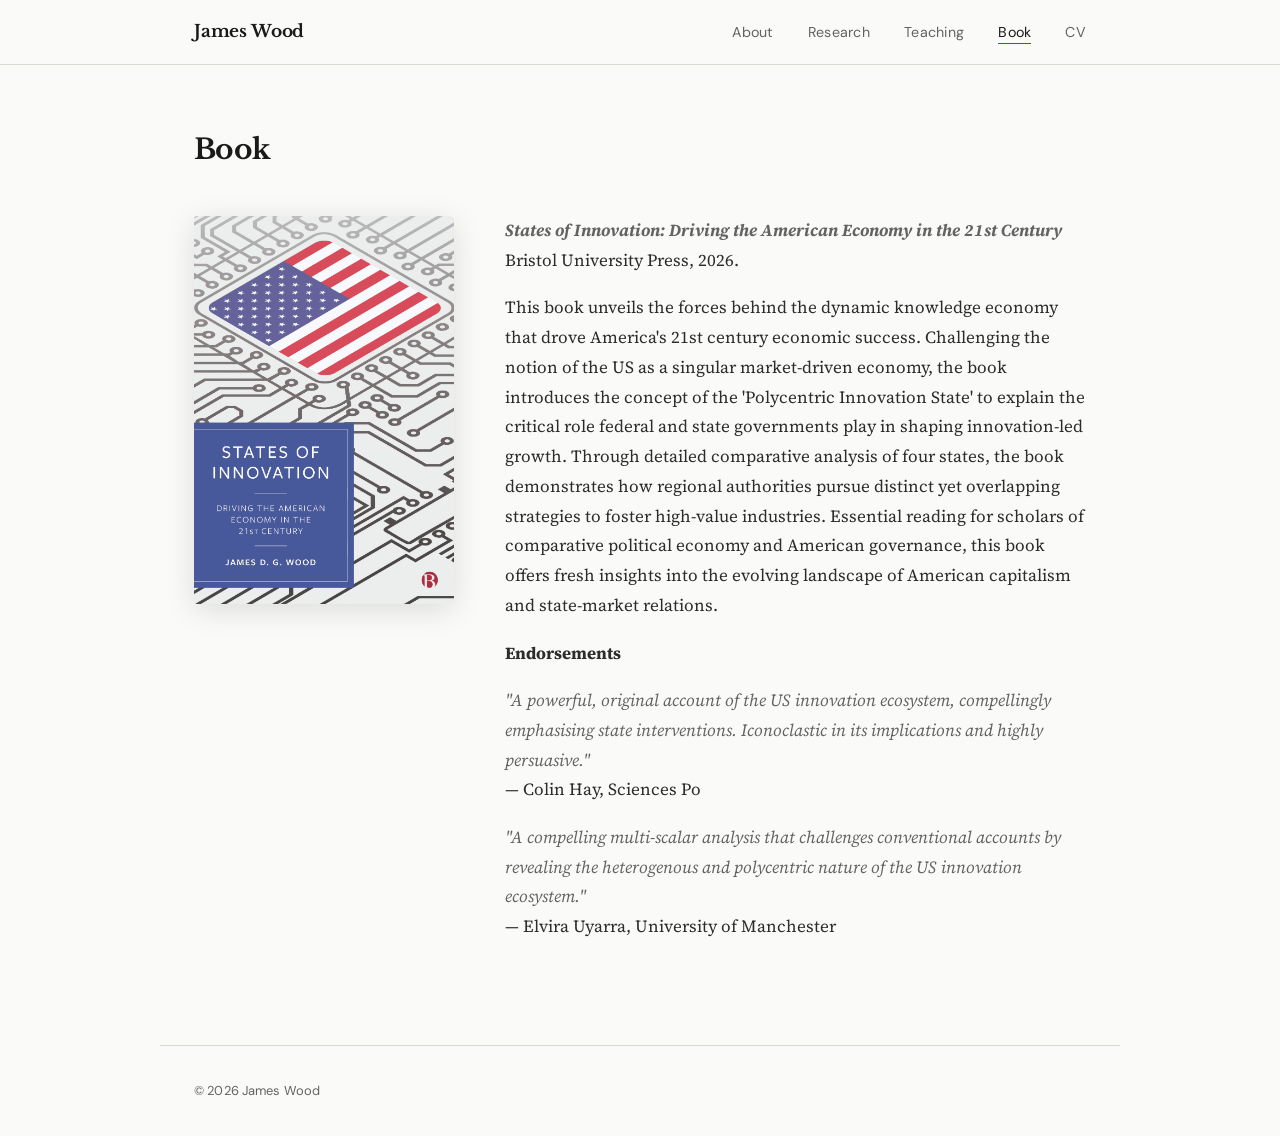
==== book.html @ 6aaf0e1e "NIcer Style" ====
<!DOCTYPE html>
<html lang="en">
<head>
  <meta charset="UTF-8">
  <meta name="viewport" content="width=device-width, initial-scale=1.0">
  <meta name="description" content="States of Innovation – James D. G. Wood">
  <title>Book – James Wood</title>
  <link rel="preconnect" href="https://fonts.googleapis.com">
  <link rel="preconnect" href="https://fonts.gstatic.com" crossorigin>
  <link href="https://fonts.googleapis.com/css2?family=DM+Sans:wght@400;500;600&family=Libre+Baskerville:ital,wght@0,400;0,700;1,400&family=Source+Serif+4:ital,wght@0,400;0,600;1,400&display=swap" rel="stylesheet">
  <link rel="stylesheet" href="style.css">
</head>
<body>

  <nav>
    <div class="nav-inner">
      <a href="index.html" class="site-name">James Wood</a>
      <button class="menu-toggle" aria-label="Toggle menu" onclick="document.querySelector('.nav-links').classList.toggle('open')">
        <span></span><span></span><span></span>
      </button>
      <ul class="nav-links">
        <li><a href="index.html">About</a></li>
        <li><a href="research.html">Research</a></li>
        <li><a href="teaching.html">Teaching</a></li>
        <li><a href="book.html" class="active">Book</a></li>
        <li><a href="cv.html">CV</a></li>
      </ul>
    </div>
  </nav>

  <main>
    <div class="page-header">
      <h1>Book</h1>
    </div>

    <div class="book-layout">
      <div class="book-cover">
        <img src="book-cover.jpg" alt="States of Innovation: Driving the American Economy in the 21st Century book cover">
      </div>
      <div class="book-text">
        <p><strong><em>States of Innovation: Driving the American Economy in the 21st Century</em></strong><br>
        Bristol University Press, 2026.</p>

        <p>This book unveils the forces behind the dynamic knowledge economy that drove America's 21st century economic success. Challenging the notion of the US as a singular market-driven economy, the book introduces the concept of the 'Polycentric Innovation State' to explain the critical role federal and state governments play in shaping innovation-led growth. Through detailed comparative analysis of four states, the book demonstrates how regional authorities pursue distinct yet overlapping strategies to foster high-value industries. Essential reading for scholars of comparative political economy and American governance, this book offers fresh insights into the evolving landscape of American capitalism and state-market relations.</p>

        <p><strong>Endorsements</strong></p>

        <p><em>"A powerful, original account of the US innovation ecosystem, compellingly emphasising state interventions. Iconoclastic in its implications and highly persuasive."</em><br>
        — Colin Hay, Sciences Po</p>

        <p><em>"A compelling multi-scalar analysis that challenges conventional accounts by revealing the heterogenous and polycentric nature of the US innovation ecosystem."</em><br>
        — Elvira Uyarra, University of Manchester</p>
      </div>
    </div>
  </main>

  <footer>
    &copy; 2026 James Wood
  </footer>

</body>
</html>
---- style.css ----
/* ===== Reset & Base ===== */
*, *::before, *::after {
  margin: 0;
  padding: 0;
  box-sizing: border-box;
}

:root {
  --color-bg: #fafaf8;
  --color-text: #2c2c2c;
  --color-text-light: #636363;
  --color-accent: #1a1a1a;
  --color-blue: #3b5998;
  --color-border: #ddd9d2;
  --color-link: #3b5998;
  --color-link-hover: #2a4070;
  --font-heading: 'Libre Baskerville', 'Georgia', serif;
  --font-body: 'Source Serif 4', 'Georgia', serif;
  --font-nav: 'DM Sans', 'Helvetica Neue', sans-serif;
  --max-width: 960px;
  --nav-height: 64px;
}

html {
  font-size: 17px;
  scroll-behavior: smooth;
}

body {
  font-family: var(--font-body);
  color: var(--color-text);
  background-color: var(--color-bg);
  line-height: 1.75;
  -webkit-font-smoothing: antialiased;
  -moz-osx-font-smoothing: grayscale;
}

/* ===== Navigation ===== */
nav {
  position: sticky;
  top: 0;
  z-index: 100;
  background-color: rgba(250, 250, 248, 0.92);
  backdrop-filter: blur(12px);
  -webkit-backdrop-filter: blur(12px);
  border-bottom: 1px solid var(--color-border);
}

nav .nav-inner {
  max-width: var(--max-width);
  margin: 0 auto;
  padding: 0 2rem;
  height: var(--nav-height);
  display: flex;
  align-items: center;
  justify-content: space-between;
}

nav .site-name {
  font-family: var(--font-heading);
  font-size: 1rem;
  font-weight: 700;
  color: var(--color-accent);
  text-decoration: none;
  letter-spacing: -0.01em;
}

nav .nav-links {
  display: flex;
  gap: 2rem;
  list-style: none;
}

nav .nav-links a {
  font-family: var(--font-nav);
  font-size: 0.84rem;
  font-weight: 400;
  color: var(--color-text-light);
  text-decoration: none;
  letter-spacing: 0.02em;
  padding-bottom: 2px;
  border-bottom: 1.5px solid transparent;
  transition: color 0.2s ease, border-color 0.2s ease;
}

nav .nav-links a:hover {
  color: var(--color-accent);
  border-bottom-color: var(--color-blue);
}

nav .nav-links a.active {
  color: var(--color-accent);
  border-bottom-color: var(--color-blue);
}

/* Mobile menu toggle */
.menu-toggle {
  display: none;
  background: none;
  border: none;
  cursor: pointer;
  padding: 0.5rem;
}

.menu-toggle span {
  display: block;
  width: 20px;
  height: 1.5px;
  background: var(--color-accent);
  margin: 5px 0;
  transition: all 0.3s ease;
}

/* ===== Main Content ===== */
main {
  max-width: var(--max-width);
  margin: 0 auto;
  padding: 3.5rem 2rem 5rem;
}

/* ===== Home / About Layout ===== */
.home-layout {
  display: grid;
  grid-template-columns: 300px 1fr;
  gap: 3rem;
  align-items: start;
}

.home-photo img {
  width: 100%;
  border-radius: 4px;
  box-shadow: 0 4px 20px rgba(0, 0, 0, 0.08);
}

.home-text h1 {
  font-family: var(--font-heading);
  font-size: 1.85rem;
  font-weight: 700;
  color: var(--color-accent);
  margin-bottom: 0.3rem;
  letter-spacing: -0.02em;
}

.home-text .subtitle {
  font-family: var(--font-nav);
  font-size: 0.88rem;
  color: var(--color-text-light);
  margin-bottom: 0.5rem;
  letter-spacing: 0.01em;
}

.home-text .research-interests {
  font-family: var(--font-nav);
  font-size: 0.82rem;
  color: var(--color-blue);
  margin-bottom: 1.6rem;
  letter-spacing: 0.01em;
  font-style: italic;
}

.home-text p {
  margin-bottom: 1.05rem;
  color: var(--color-text);
}

.home-text p:last-child {
  margin-bottom: 0;
}

.home-text a {
  color: var(--color-link);
  text-decoration: none;
  border-bottom: 1px solid rgba(59, 89, 152, 0.3);
  transition: border-color 0.2s ease, color 0.2s ease;
}

.home-text a:hover {
  color: var(--color-link-hover);
  border-bottom-color: var(--color-link-hover);
}

/* ===== Interior Pages ===== */
.page-header {
  margin-bottom: 2.5rem;
}

.page-header h1 {
  font-family: var(--font-heading);
  font-size: 1.65rem;
  font-weight: 700;
  color: var(--color-accent);
  letter-spacing: -0.02em;
}

/* Research / Publications */
.section-group {
  margin-bottom: 3rem;
}

.section-group h2 {
  font-family: var(--font-nav);
  font-size: 0.8rem;
  font-weight: 600;
  text-transform: uppercase;
  letter-spacing: 0.1em;
  color: var(--color-text-light);
  margin-bottom: 1.2rem;
  padding-bottom: 0.6rem;
  border-bottom: 1px solid var(--color-border);
}

.pub-item {
  margin-bottom: 1.5rem;
  padding-left: 0;
}

.pub-item p {
  line-height: 1.65;
}

.pub-item .pub-title {
  font-weight: 600;
  color: var(--color-accent);
}

.pub-item .pub-venue {
  font-style: italic;
  color: var(--color-text-light);
}

.pub-item .pub-links {
  margin-top: 0.4rem;
}

.pub-item .pub-links a {
  font-family: var(--font-nav);
  font-size: 0.8rem;
  color: var(--color-link);
  text-decoration: none;
  margin-right: 1rem;
  border-bottom: 1px solid rgba(59, 89, 152, 0.3);
  transition: color 0.2s ease, border-color 0.2s ease;
}

.pub-item .pub-links a:hover {
  color: var(--color-link-hover);
  border-bottom-color: var(--color-link-hover);
}

/* Teaching */
.teaching-item {
  margin-bottom: 1.15rem;
}

.teaching-item .course-title {
  font-weight: 600;
  color: var(--color-accent);
}

.teaching-item .course-detail {
  font-size: 0.88rem;
  color: var(--color-text-light);
}

/* Book page */
.book-layout {
  display: grid;
  grid-template-columns: 260px 1fr;
  gap: 3rem;
  align-items: start;
}

.book-cover img {
  width: 100%;
  border-radius: 3px;
  box-shadow: 0 6px 30px rgba(0, 0, 0, 0.12);
}

.book-text p {
  margin-bottom: 1.05rem;
}

.book-text a {
  color: var(--color-link);
  text-decoration: none;
  border-bottom: 1px solid rgba(59, 89, 152, 0.3);
  transition: border-color 0.2s ease, color 0.2s ease;
}

.book-text a:hover {
  color: var(--color-link-hover);
  border-bottom-color: var(--color-link-hover);
}

.book-text em {
  color: var(--color-text-light);
}

/* CV page */
.cv-download {
  display: inline-block;
  margin-top: 1.5rem;
  padding: 0.65rem 1.6rem;
  font-family: var(--font-nav);
  font-size: 0.88rem;
  font-weight: 500;
  color: #fff;
  background-color: var(--color-blue);
  text-decoration: none;
  border-radius: 3px;
  letter-spacing: 0.02em;
  transition: background-color 0.2s ease, box-shadow 0.2s ease;
}

.cv-download:hover {
  background-color: var(--color-link-hover);
  box-shadow: 0 2px 8px rgba(59, 89, 152, 0.25);
}

/* ===== Footer ===== */
footer {
  max-width: var(--max-width);
  margin: 0 auto;
  padding: 2rem 2rem;
  border-top: 1px solid var(--color-border);
  font-family: var(--font-nav);
  font-size: 0.76rem;
  color: var(--color-text-light);
  letter-spacing: 0.01em;
}

/* ===== Responsive ===== */
@media (max-width: 700px) {
  html {
    font-size: 16px;
  }

  .menu-toggle {
    display: block;
  }

  nav .nav-links {
    display: none;
    position: absolute;
    top: var(--nav-height);
    left: 0;
    right: 0;
    background: rgba(250, 250, 248, 0.98);
    backdrop-filter: blur(12px);
    -webkit-backdrop-filter: blur(12px);
    border-bottom: 1px solid var(--color-border);
    flex-direction: column;
    padding: 1.2rem 2rem;
    gap: 0.9rem;
  }

  nav .nav-links.open {
    display: flex;
  }

  .home-layout {
    grid-template-columns: 1fr;
    gap: 1.5rem;
  }

  .home-photo {
    max-width: 260px;
  }

  .book-layout {
    grid-template-columns: 1fr;
    gap: 1.5rem;
  }

  .book-cover {
    max-width: 200px;
  }

  main {
    padding: 2rem 1.2rem 3rem;
  }
}
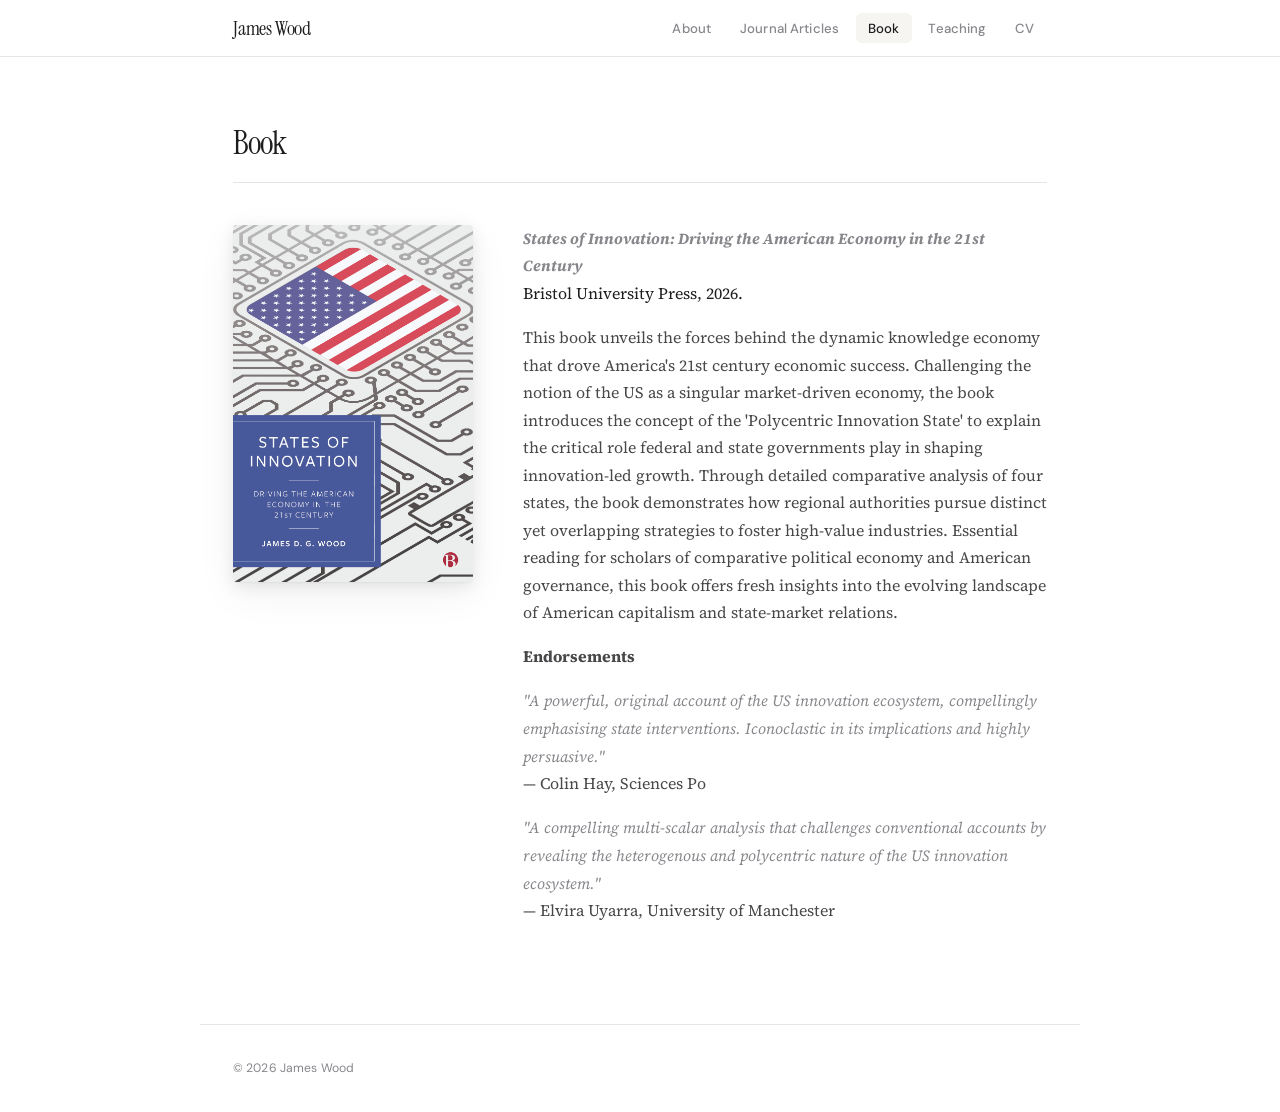
==== commit aeba344b: "Updated style" ====
--- a/book.html
+++ b/book.html
@@ -7,7 +7,7 @@
   <title>Book – James Wood</title>
   <link rel="preconnect" href="https://fonts.googleapis.com">
   <link rel="preconnect" href="https://fonts.gstatic.com" crossorigin>
-  <link href="https://fonts.googleapis.com/css2?family=DM+Sans:wght@400;500;600&family=Libre+Baskerville:ital,wght@0,400;0,700;1,400&family=Source+Serif+4:ital,wght@0,400;0,600;1,400&display=swap" rel="stylesheet">
+  <link href="https://fonts.googleapis.com/css2?family=DM+Sans:wght@400;500;600&family=Instrument+Serif&family=Source+Serif+4:ital,wght@0,400;0,600;1,400&display=swap" rel="stylesheet">
   <link rel="stylesheet" href="style.css">
 </head>
 <body>
@@ -20,9 +20,9 @@
       </button>
       <ul class="nav-links">
         <li><a href="index.html">About</a></li>
-        <li><a href="research.html">Research</a></li>
+        <li><a href="journal-articles.html">Journal Articles</a></li>
+        <li><a href="book.html" class="active">Book</a></li>
         <li><a href="teaching.html">Teaching</a></li>
-        <li><a href="book.html" class="active">Book</a></li>
         <li><a href="cv.html">CV</a></li>
       </ul>
     </div>
--- a/style.css
+++ b/style.css
@@ -6,23 +6,24 @@
 }
 
 :root {
-  --color-bg: #fafaf8;
-  --color-text: #2c2c2c;
-  --color-text-light: #636363;
-  --color-accent: #1a1a1a;
-  --color-blue: #3b5998;
-  --color-border: #ddd9d2;
-  --color-link: #3b5998;
-  --color-link-hover: #2a4070;
-  --font-heading: 'Libre Baskerville', 'Georgia', serif;
+  --color-bg: #ffffff;
+  --color-surface: #f6f5f1;
+  --color-text: #1d1d1f;
+  --color-text-mid: #48484a;
+  --color-text-light: #86868b;
+  --color-accent: #2c5282;
+  --color-accent-hover: #1e3a5f;
+  --color-border: #e5e5e5;
+  --color-border-light: #f0efeb;
+  --font-heading: 'Instrument Serif', 'Georgia', serif;
   --font-body: 'Source Serif 4', 'Georgia', serif;
-  --font-nav: 'DM Sans', 'Helvetica Neue', sans-serif;
-  --max-width: 960px;
-  --nav-height: 64px;
+  --font-ui: 'DM Sans', 'Helvetica Neue', sans-serif;
+  --max-width: 880px;
+  --nav-height: 56px;
 }
 
 html {
-  font-size: 17px;
+  font-size: 16.5px;
   scroll-behavior: smooth;
 }
 
@@ -30,9 +31,13 @@
   font-family: var(--font-body);
   color: var(--color-text);
   background-color: var(--color-bg);
-  line-height: 1.75;
+  line-height: 1.72;
   -webkit-font-smoothing: antialiased;
   -moz-osx-font-smoothing: grayscale;
+}
+
+::selection {
+  background-color: rgba(44, 82, 130, 0.12);
 }
 
 /* ===== Navigation ===== */
@@ -40,9 +45,9 @@
   position: sticky;
   top: 0;
   z-index: 100;
-  background-color: rgba(250, 250, 248, 0.92);
-  backdrop-filter: blur(12px);
-  -webkit-backdrop-filter: blur(12px);
+  background-color: rgba(255, 255, 255, 0.88);
+  backdrop-filter: blur(16px);
+  -webkit-backdrop-filter: blur(16px);
   border-bottom: 1px solid var(--color-border);
 }
 
@@ -58,39 +63,39 @@
 
 nav .site-name {
   font-family: var(--font-heading);
-  font-size: 1rem;
-  font-weight: 700;
-  color: var(--color-accent);
+  font-size: 1.2rem;
+  font-weight: 400;
+  color: var(--color-text);
   text-decoration: none;
   letter-spacing: -0.01em;
 }
 
 nav .nav-links {
   display: flex;
-  gap: 2rem;
+  gap: 0.25rem;
   list-style: none;
 }
 
 nav .nav-links a {
-  font-family: var(--font-nav);
-  font-size: 0.84rem;
-  font-weight: 400;
-  color: var(--color-text-light);
-  text-decoration: none;
-  letter-spacing: 0.02em;
-  padding-bottom: 2px;
-  border-bottom: 1.5px solid transparent;
-  transition: color 0.2s ease, border-color 0.2s ease;
+  font-family: var(--font-ui);
+  font-size: 0.8rem;
+  font-weight: 500;
+  color: var(--color-text-light);
+  text-decoration: none;
+  letter-spacing: 0.01em;
+  padding: 0.4rem 0.75rem;
+  border-radius: 6px;
+  transition: color 0.15s ease, background-color 0.15s ease;
 }
 
 nav .nav-links a:hover {
-  color: var(--color-accent);
-  border-bottom-color: var(--color-blue);
+  color: var(--color-text);
+  background-color: var(--color-surface);
 }
 
 nav .nav-links a.active {
-  color: var(--color-accent);
-  border-bottom-color: var(--color-blue);
+  color: var(--color-text);
+  background-color: var(--color-surface);
 }
 
 /* Mobile menu toggle */
@@ -104,10 +109,10 @@
 
 .menu-toggle span {
   display: block;
-  width: 20px;
+  width: 18px;
   height: 1.5px;
-  background: var(--color-accent);
-  margin: 5px 0;
+  background: var(--color-text);
+  margin: 4px 0;
   transition: all 0.3s ease;
 }
 
@@ -115,52 +120,57 @@
 main {
   max-width: var(--max-width);
   margin: 0 auto;
-  padding: 3.5rem 2rem 5rem;
+  padding: 4rem 2rem 5rem;
 }
 
 /* ===== Home / About Layout ===== */
 .home-layout {
   display: grid;
-  grid-template-columns: 300px 1fr;
-  gap: 3rem;
+  grid-template-columns: 240px 1fr;
+  gap: 3.5rem;
   align-items: start;
 }
 
 .home-photo img {
   width: 100%;
-  border-radius: 4px;
-  box-shadow: 0 4px 20px rgba(0, 0, 0, 0.08);
+  border-radius: 8px;
+  aspect-ratio: 3 / 4;
+  object-fit: cover;
+  object-position: center top;
 }
 
 .home-text h1 {
   font-family: var(--font-heading);
-  font-size: 1.85rem;
-  font-weight: 700;
+  font-size: 2.2rem;
+  font-weight: 400;
+  color: var(--color-text);
+  margin-bottom: 0.15rem;
+  letter-spacing: -0.03em;
+  line-height: 1.2;
+}
+
+.home-text .subtitle {
+  font-family: var(--font-ui);
+  font-size: 0.85rem;
+  font-weight: 400;
+  color: var(--color-text-light);
+  margin-bottom: 0.4rem;
+  letter-spacing: 0.005em;
+}
+
+.home-text .research-interests {
+  font-family: var(--font-ui);
+  font-size: 0.78rem;
+  font-weight: 500;
   color: var(--color-accent);
-  margin-bottom: 0.3rem;
-  letter-spacing: -0.02em;
-}
-
-.home-text .subtitle {
-  font-family: var(--font-nav);
-  font-size: 0.88rem;
-  color: var(--color-text-light);
-  margin-bottom: 0.5rem;
-  letter-spacing: 0.01em;
-}
-
-.home-text .research-interests {
-  font-family: var(--font-nav);
-  font-size: 0.82rem;
-  color: var(--color-blue);
-  margin-bottom: 1.6rem;
-  letter-spacing: 0.01em;
-  font-style: italic;
+  margin-bottom: 1.8rem;
+  letter-spacing: 0.02em;
 }
 
 .home-text p {
-  margin-bottom: 1.05rem;
-  color: var(--color-text);
+  margin-bottom: 1rem;
+  color: var(--color-text-mid);
+  font-size: 0.97rem;
 }
 
 .home-text p:last-child {
@@ -168,28 +178,30 @@
 }
 
 .home-text a {
-  color: var(--color-link);
-  text-decoration: none;
-  border-bottom: 1px solid rgba(59, 89, 152, 0.3);
-  transition: border-color 0.2s ease, color 0.2s ease;
+  color: var(--color-accent);
+  text-decoration: none;
+  border-bottom: 1px solid rgba(44, 82, 130, 0.25);
+  transition: border-color 0.15s ease;
 }
 
 .home-text a:hover {
-  color: var(--color-link-hover);
-  border-bottom-color: var(--color-link-hover);
+  border-bottom-color: var(--color-accent);
 }
 
 /* ===== Interior Pages ===== */
 .page-header {
   margin-bottom: 2.5rem;
+  padding-bottom: 1.2rem;
+  border-bottom: 1px solid var(--color-border);
 }
 
 .page-header h1 {
   font-family: var(--font-heading);
-  font-size: 1.65rem;
-  font-weight: 700;
-  color: var(--color-accent);
-  letter-spacing: -0.02em;
+  font-size: 2rem;
+  font-weight: 400;
+  color: var(--color-text);
+  letter-spacing: -0.03em;
+  line-height: 1.2;
 }
 
 /* Research / Publications */
@@ -198,29 +210,35 @@
 }
 
 .section-group h2 {
-  font-family: var(--font-nav);
-  font-size: 0.8rem;
+  font-family: var(--font-ui);
+  font-size: 0.72rem;
   font-weight: 600;
   text-transform: uppercase;
-  letter-spacing: 0.1em;
-  color: var(--color-text-light);
-  margin-bottom: 1.2rem;
-  padding-bottom: 0.6rem;
-  border-bottom: 1px solid var(--color-border);
+  letter-spacing: 0.12em;
+  color: var(--color-text-light);
+  margin-bottom: 1.5rem;
 }
 
 .pub-item {
-  margin-bottom: 1.5rem;
-  padding-left: 0;
+  margin-bottom: 1.4rem;
+  padding-bottom: 1.4rem;
+  border-bottom: 1px solid var(--color-border-light);
+}
+
+.pub-item:last-child {
+  border-bottom: none;
+  padding-bottom: 0;
 }
 
 .pub-item p {
-  line-height: 1.65;
+  line-height: 1.6;
+  font-size: 0.94rem;
+  color: var(--color-text-mid);
 }
 
 .pub-item .pub-title {
   font-weight: 600;
-  color: var(--color-accent);
+  color: var(--color-text);
 }
 
 .pub-item .pub-venue {
@@ -229,92 +247,116 @@
 }
 
 .pub-item .pub-links {
-  margin-top: 0.4rem;
+  margin-top: 0.5rem;
 }
 
 .pub-item .pub-links a {
-  font-family: var(--font-nav);
-  font-size: 0.8rem;
-  color: var(--color-link);
-  text-decoration: none;
-  margin-right: 1rem;
-  border-bottom: 1px solid rgba(59, 89, 152, 0.3);
-  transition: color 0.2s ease, border-color 0.2s ease;
+  font-family: var(--font-ui);
+  font-size: 0.78rem;
+  font-weight: 500;
+  color: var(--color-accent);
+  text-decoration: none;
+  margin-right: 1.2rem;
+  transition: color 0.15s ease;
 }
 
 .pub-item .pub-links a:hover {
-  color: var(--color-link-hover);
-  border-bottom-color: var(--color-link-hover);
+  color: var(--color-accent-hover);
 }
 
 /* Teaching */
 .teaching-item {
-  margin-bottom: 1.15rem;
+  margin-bottom: 1.1rem;
+  padding-bottom: 1.1rem;
+  border-bottom: 1px solid var(--color-border-light);
+}
+
+.teaching-item:last-child {
+  border-bottom: none;
+  padding-bottom: 0;
 }
 
 .teaching-item .course-title {
   font-weight: 600;
-  color: var(--color-accent);
+  font-size: 0.94rem;
+  color: var(--color-text);
 }
 
 .teaching-item .course-detail {
-  font-size: 0.88rem;
-  color: var(--color-text-light);
+  font-family: var(--font-ui);
+  font-size: 0.82rem;
+  color: var(--color-text-light);
+  margin-top: 0.1rem;
 }
 
 /* Book page */
 .book-layout {
   display: grid;
-  grid-template-columns: 260px 1fr;
+  grid-template-columns: 240px 1fr;
   gap: 3rem;
   align-items: start;
 }
 
 .book-cover img {
   width: 100%;
-  border-radius: 3px;
-  box-shadow: 0 6px 30px rgba(0, 0, 0, 0.12);
+  border-radius: 4px;
+  box-shadow:
+    0 1px 2px rgba(0, 0, 0, 0.04),
+    0 4px 16px rgba(0, 0, 0, 0.08),
+    0 12px 40px rgba(0, 0, 0, 0.06);
 }
 
 .book-text p {
-  margin-bottom: 1.05rem;
+  margin-bottom: 1rem;
+  color: var(--color-text-mid);
+  font-size: 0.97rem;
+}
+
+.book-text p:first-child {
+  color: var(--color-text);
 }
 
 .book-text a {
-  color: var(--color-link);
-  text-decoration: none;
-  border-bottom: 1px solid rgba(59, 89, 152, 0.3);
-  transition: border-color 0.2s ease, color 0.2s ease;
+  color: var(--color-accent);
+  text-decoration: none;
+  border-bottom: 1px solid rgba(44, 82, 130, 0.25);
+  transition: border-color 0.15s ease;
 }
 
 .book-text a:hover {
-  color: var(--color-link-hover);
-  border-bottom-color: var(--color-link-hover);
+  border-bottom-color: var(--color-accent);
 }
 
 .book-text em {
   color: var(--color-text-light);
+  font-size: 0.94rem;
 }
 
 /* CV page */
 .cv-download {
-  display: inline-block;
+  display: inline-flex;
+  align-items: center;
+  gap: 0.5rem;
   margin-top: 1.5rem;
-  padding: 0.65rem 1.6rem;
-  font-family: var(--font-nav);
-  font-size: 0.88rem;
+  padding: 0.7rem 1.5rem;
+  font-family: var(--font-ui);
+  font-size: 0.84rem;
   font-weight: 500;
   color: #fff;
-  background-color: var(--color-blue);
-  text-decoration: none;
-  border-radius: 3px;
-  letter-spacing: 0.02em;
-  transition: background-color 0.2s ease, box-shadow 0.2s ease;
+  background-color: var(--color-accent);
+  text-decoration: none;
+  border-radius: 8px;
+  letter-spacing: 0.01em;
+  transition: background-color 0.15s ease, transform 0.1s ease;
 }
 
 .cv-download:hover {
-  background-color: var(--color-link-hover);
-  box-shadow: 0 2px 8px rgba(59, 89, 152, 0.25);
+  background-color: var(--color-accent-hover);
+  transform: translateY(-1px);
+}
+
+.cv-download:active {
+  transform: translateY(0);
 }
 
 /* ===== Footer ===== */
@@ -323,8 +365,8 @@
   margin: 0 auto;
   padding: 2rem 2rem;
   border-top: 1px solid var(--color-border);
-  font-family: var(--font-nav);
-  font-size: 0.76rem;
+  font-family: var(--font-ui);
+  font-size: 0.74rem;
   color: var(--color-text-light);
   letter-spacing: 0.01em;
 }
@@ -345,17 +387,21 @@
     top: var(--nav-height);
     left: 0;
     right: 0;
-    background: rgba(250, 250, 248, 0.98);
-    backdrop-filter: blur(12px);
-    -webkit-backdrop-filter: blur(12px);
+    background: rgba(255, 255, 255, 0.98);
+    backdrop-filter: blur(16px);
+    -webkit-backdrop-filter: blur(16px);
     border-bottom: 1px solid var(--color-border);
     flex-direction: column;
-    padding: 1.2rem 2rem;
-    gap: 0.9rem;
+    padding: 0.8rem 1rem;
+    gap: 0.15rem;
   }
 
   nav .nav-links.open {
     display: flex;
+  }
+
+  nav .nav-links a {
+    padding: 0.55rem 0.75rem;
   }
 
   .home-layout {
@@ -364,7 +410,11 @@
   }
 
   .home-photo {
-    max-width: 260px;
+    max-width: 200px;
+  }
+
+  .home-text h1 {
+    font-size: 1.8rem;
   }
 
   .book-layout {
@@ -377,6 +427,14 @@
   }
 
   main {
-    padding: 2rem 1.2rem 3rem;
-  }
-}
+    padding: 2.5rem 1.2rem 3rem;
+  }
+
+  .page-header {
+    margin-bottom: 2rem;
+  }
+
+  .page-header h1 {
+    font-size: 1.6rem;
+  }
+}
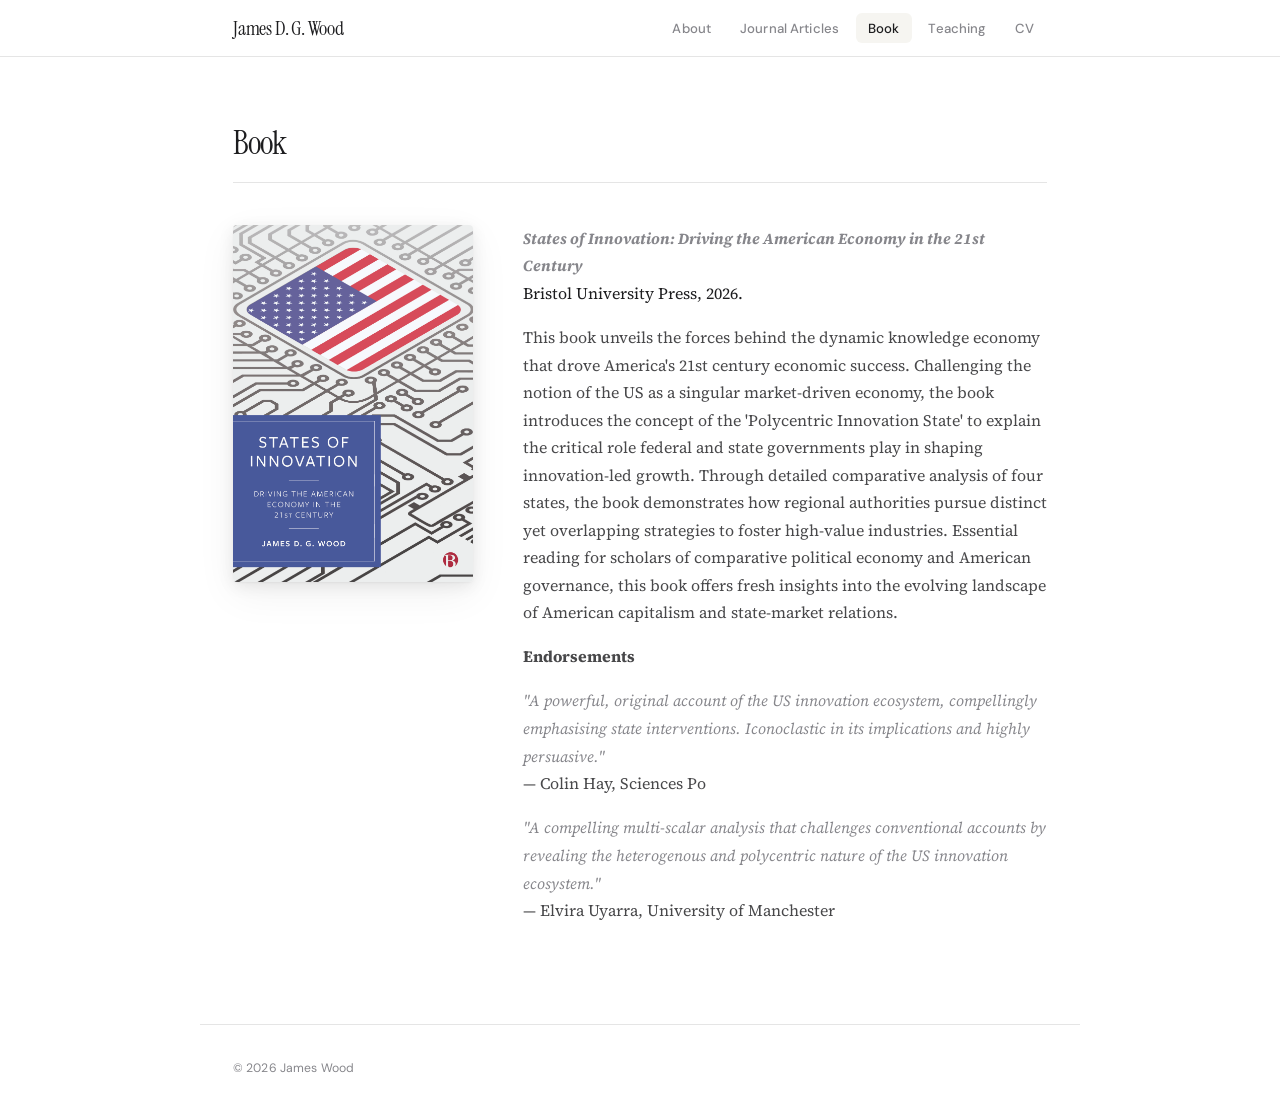
==== commit 85902a84: "updated style" ====
--- a/book.html
+++ b/book.html
@@ -4,7 +4,7 @@
   <meta charset="UTF-8">
   <meta name="viewport" content="width=device-width, initial-scale=1.0">
   <meta name="description" content="States of Innovation – James D. G. Wood">
-  <title>Book – James Wood</title>
+  <title>Book – James D. G. Wood</title>
   <link rel="preconnect" href="https://fonts.googleapis.com">
   <link rel="preconnect" href="https://fonts.gstatic.com" crossorigin>
   <link href="https://fonts.googleapis.com/css2?family=DM+Sans:wght@400;500;600&family=Instrument+Serif&family=Source+Serif+4:ital,wght@0,400;0,600;1,400&display=swap" rel="stylesheet">
@@ -14,7 +14,7 @@
 
   <nav>
     <div class="nav-inner">
-      <a href="index.html" class="site-name">James Wood</a>
+      <a href="index.html" class="site-name">James D. G. Wood</a>
       <button class="menu-toggle" aria-label="Toggle menu" onclick="document.querySelector('.nav-links').classList.toggle('open')">
         <span></span><span></span><span></span>
       </button>
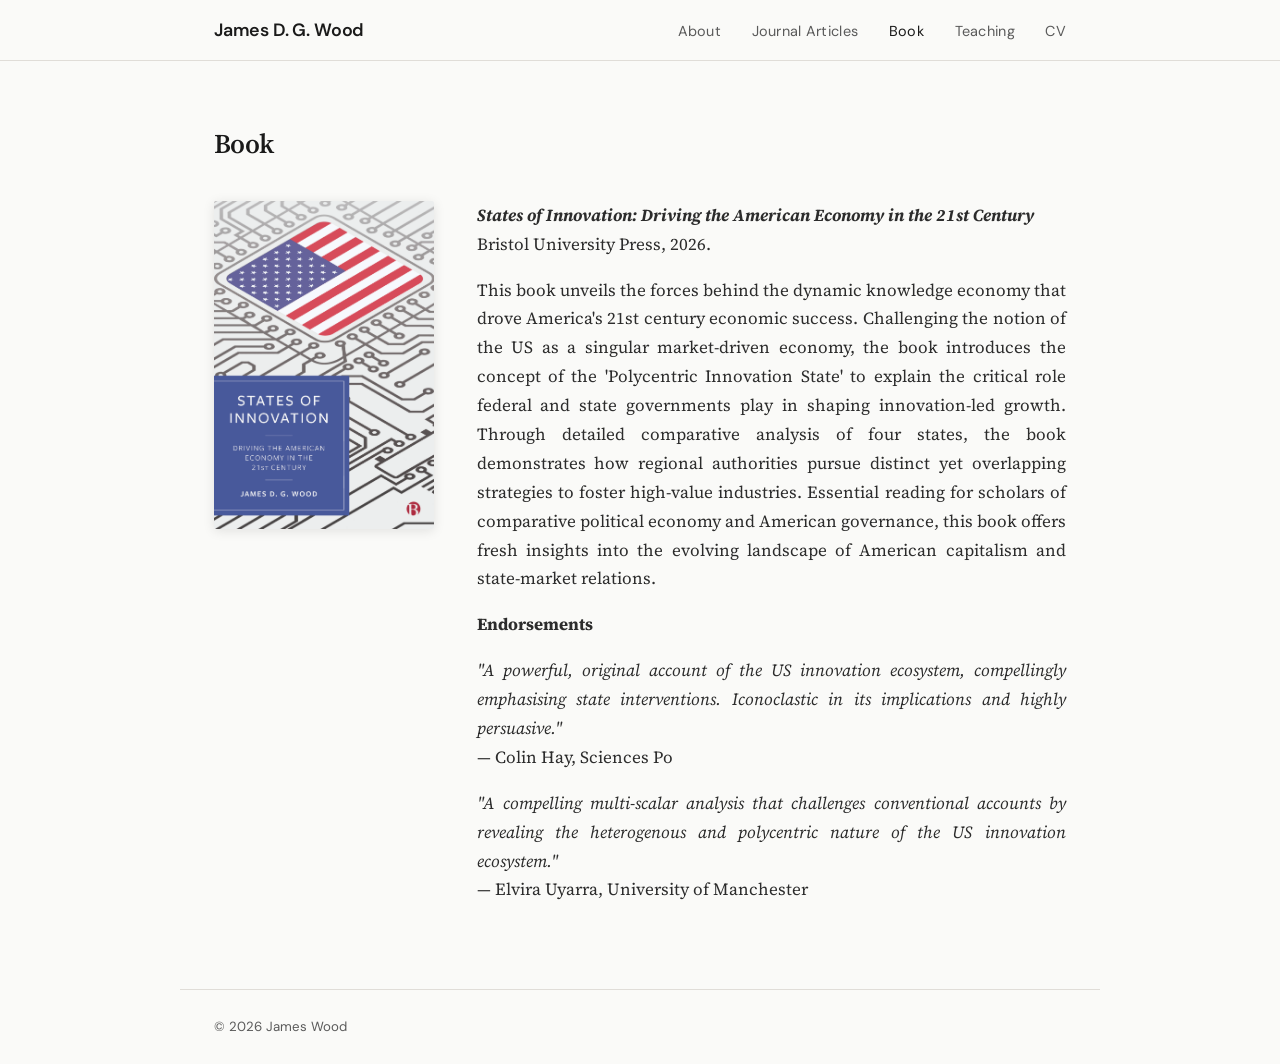
==== commit eccfa934: "updated style" ====
--- a/book.html
+++ b/book.html
@@ -7,7 +7,7 @@
   <title>Book – James D. G. Wood</title>
   <link rel="preconnect" href="https://fonts.googleapis.com">
   <link rel="preconnect" href="https://fonts.gstatic.com" crossorigin>
-  <link href="https://fonts.googleapis.com/css2?family=DM+Sans:wght@400;500;600&family=Instrument+Serif&family=Source+Serif+4:ital,wght@0,400;0,600;1,400&display=swap" rel="stylesheet">
+  <link href="https://fonts.googleapis.com/css2?family=DM+Sans:wght@400;500;600&family=Source+Serif+4:ital,wght@0,400;0,600;1,400&display=swap" rel="stylesheet">
   <link rel="stylesheet" href="style.css">
 </head>
 <body>
--- a/style.css
+++ b/style.css
@@ -6,24 +6,23 @@
 }
 
 :root {
-  --color-bg: #ffffff;
-  --color-surface: #f6f5f1;
-  --color-text: #1d1d1f;
+  --color-bg: #fafaf8;
+  --color-text: #2c2c2c;
   --color-text-mid: #48484a;
-  --color-text-light: #86868b;
-  --color-accent: #2c5282;
-  --color-accent-hover: #1e3a5f;
-  --color-border: #e5e5e5;
-  --color-border-light: #f0efeb;
-  --font-heading: 'Instrument Serif', 'Georgia', serif;
+  --color-text-light: #5a5a5a;
+  --color-accent: #1a1a1a;
+  --color-border: #e0ddd8;
+  --color-border-light: #eceae5;
+  --color-link: #3d3d3d;
+  --color-link-hover: #000;
   --font-body: 'Source Serif 4', 'Georgia', serif;
-  --font-ui: 'DM Sans', 'Helvetica Neue', sans-serif;
-  --max-width: 880px;
-  --nav-height: 56px;
+  --font-nav: 'DM Sans', 'Helvetica Neue', sans-serif;
+  --max-width: 920px;
+  --nav-height: 60px;
 }
 
 html {
-  font-size: 16.5px;
+  font-size: 17px;
   scroll-behavior: smooth;
 }
 
@@ -31,13 +30,8 @@
   font-family: var(--font-body);
   color: var(--color-text);
   background-color: var(--color-bg);
-  line-height: 1.72;
+  line-height: 1.7;
   -webkit-font-smoothing: antialiased;
-  -moz-osx-font-smoothing: grayscale;
-}
-
-::selection {
-  background-color: rgba(44, 82, 130, 0.12);
 }
 
 /* ===== Navigation ===== */
@@ -45,9 +39,7 @@
   position: sticky;
   top: 0;
   z-index: 100;
-  background-color: rgba(255, 255, 255, 0.88);
-  backdrop-filter: blur(16px);
-  -webkit-backdrop-filter: blur(16px);
+  background-color: var(--color-bg);
   border-bottom: 1px solid var(--color-border);
 }
 
@@ -62,40 +54,33 @@
 }
 
 nav .site-name {
-  font-family: var(--font-heading);
-  font-size: 1.2rem;
-  font-weight: 400;
-  color: var(--color-text);
+  font-family: var(--font-nav);
+  font-size: 1.05rem;
+  font-weight: 600;
+  color: var(--color-accent);
   text-decoration: none;
   letter-spacing: -0.01em;
 }
 
 nav .nav-links {
   display: flex;
-  gap: 0.25rem;
+  gap: 1.8rem;
   list-style: none;
 }
 
 nav .nav-links a {
-  font-family: var(--font-ui);
-  font-size: 0.8rem;
-  font-weight: 500;
+  font-family: var(--font-nav);
+  font-size: 0.85rem;
+  font-weight: 400;
   color: var(--color-text-light);
   text-decoration: none;
-  letter-spacing: 0.01em;
-  padding: 0.4rem 0.75rem;
-  border-radius: 6px;
-  transition: color 0.15s ease, background-color 0.15s ease;
-}
-
-nav .nav-links a:hover {
-  color: var(--color-text);
-  background-color: var(--color-surface);
-}
-
+  letter-spacing: 0.02em;
+  transition: color 0.2s ease;
+}
+
+nav .nav-links a:hover,
 nav .nav-links a.active {
-  color: var(--color-text);
-  background-color: var(--color-surface);
+  color: var(--color-accent);
 }
 
 /* Mobile menu toggle */
@@ -109,10 +94,10 @@
 
 .menu-toggle span {
   display: block;
-  width: 18px;
+  width: 20px;
   height: 1.5px;
-  background: var(--color-text);
-  margin: 4px 0;
+  background: var(--color-accent);
+  margin: 5px 0;
   transition: all 0.3s ease;
 }
 
@@ -120,57 +105,79 @@
 main {
   max-width: var(--max-width);
   margin: 0 auto;
-  padding: 4rem 2rem 5rem;
+  padding: 3.5rem 2rem 4rem;
 }
 
 /* ===== Home / About Layout ===== */
 .home-layout {
   display: grid;
-  grid-template-columns: 240px 1fr;
-  gap: 3.5rem;
+  grid-template-columns: 260px 1fr;
+  gap: 3rem;
   align-items: start;
 }
 
 .home-photo img {
   width: 100%;
-  border-radius: 8px;
-  aspect-ratio: 3 / 4;
-  object-fit: cover;
-  object-position: center top;
+  border-radius: 3px;
+}
+
+.home-links {
+  display: flex;
+  flex-direction: column;
+  gap: 0.5rem;
+  margin-top: 1rem;
+}
+
+.home-links a {
+  font-family: var(--font-nav);
+  font-size: 0.84rem;
+  font-weight: 400;
+  color: var(--color-text-light);
+  text-decoration: none;
+  display: flex;
+  align-items: center;
+  gap: 0.5rem;
+  transition: color 0.2s ease;
+}
+
+.home-links a:hover {
+  color: var(--color-accent);
+}
+
+.home-links a svg {
+  flex-shrink: 0;
+  opacity: 0.5;
 }
 
 .home-text h1 {
-  font-family: var(--font-heading);
-  font-size: 2.2rem;
-  font-weight: 400;
-  color: var(--color-text);
-  margin-bottom: 0.15rem;
-  letter-spacing: -0.03em;
-  line-height: 1.2;
+  font-family: var(--font-body);
+  font-size: 1.75rem;
+  font-weight: 600;
+  color: var(--color-accent);
+  margin-bottom: 0.2rem;
+  letter-spacing: -0.02em;
 }
 
 .home-text .subtitle {
-  font-family: var(--font-ui);
-  font-size: 0.85rem;
-  font-weight: 400;
+  font-family: var(--font-nav);
+  font-size: 0.95rem;
   color: var(--color-text-light);
   margin-bottom: 0.4rem;
-  letter-spacing: 0.005em;
+  letter-spacing: 0.01em;
 }
 
 .home-text .research-interests {
-  font-family: var(--font-ui);
-  font-size: 0.78rem;
-  font-weight: 500;
-  color: var(--color-accent);
-  margin-bottom: 1.8rem;
-  letter-spacing: 0.02em;
+  font-family: var(--font-nav);
+  font-size: 0.95rem;
+  color: var(--color-text-light);
+  margin-bottom: 1.5rem;
+  letter-spacing: 0.01em;
 }
 
 .home-text p {
   margin-bottom: 1rem;
-  color: var(--color-text-mid);
-  font-size: 0.97rem;
+  color: var(--color-text);
+  text-align: justify;
 }
 
 .home-text p:last-child {
@@ -178,45 +185,45 @@
 }
 
 .home-text a {
-  color: var(--color-accent);
-  text-decoration: none;
-  border-bottom: 1px solid rgba(44, 82, 130, 0.25);
-  transition: border-color 0.15s ease;
+  color: var(--color-link);
+  text-decoration: underline;
+  text-underline-offset: 3px;
+  text-decoration-thickness: 1px;
+  transition: color 0.2s ease;
 }
 
 .home-text a:hover {
-  border-bottom-color: var(--color-accent);
+  color: var(--color-link-hover);
 }
 
 /* ===== Interior Pages ===== */
 .page-header {
-  margin-bottom: 2.5rem;
-  padding-bottom: 1.2rem;
-  border-bottom: 1px solid var(--color-border);
+  margin-bottom: 2rem;
 }
 
 .page-header h1 {
-  font-family: var(--font-heading);
-  font-size: 2rem;
-  font-weight: 400;
-  color: var(--color-text);
-  letter-spacing: -0.03em;
-  line-height: 1.2;
+  font-family: var(--font-body);
+  font-size: 1.6rem;
+  font-weight: 600;
+  color: var(--color-accent);
+  letter-spacing: -0.02em;
 }
 
 /* Research / Publications */
 .section-group {
-  margin-bottom: 3rem;
+  margin-bottom: 2.5rem;
 }
 
 .section-group h2 {
-  font-family: var(--font-ui);
-  font-size: 0.72rem;
+  font-family: var(--font-nav);
+  font-size: 0.85rem;
   font-weight: 600;
   text-transform: uppercase;
-  letter-spacing: 0.12em;
-  color: var(--color-text-light);
-  margin-bottom: 1.5rem;
+  letter-spacing: 0.08em;
+  color: var(--color-text-light);
+  margin-bottom: 1rem;
+  padding-bottom: 0.5rem;
+  border-bottom: 1px solid var(--color-border);
 }
 
 .pub-item {
@@ -231,14 +238,13 @@
 }
 
 .pub-item p {
-  line-height: 1.6;
-  font-size: 0.94rem;
-  color: var(--color-text-mid);
+  line-height: 1.65;
+  text-align: justify;
 }
 
 .pub-item .pub-title {
   font-weight: 600;
-  color: var(--color-text);
+  color: var(--color-accent);
 }
 
 .pub-item .pub-venue {
@@ -247,21 +253,20 @@
 }
 
 .pub-item .pub-links {
-  margin-top: 0.5rem;
+  margin-top: 0.3rem;
 }
 
 .pub-item .pub-links a {
-  font-family: var(--font-ui);
-  font-size: 0.78rem;
-  font-weight: 500;
-  color: var(--color-accent);
+  font-family: var(--font-nav);
+  font-size: 0.8rem;
+  color: var(--color-text-light);
   text-decoration: none;
-  margin-right: 1.2rem;
-  transition: color 0.15s ease;
+  margin-right: 1rem;
+  transition: color 0.2s ease;
 }
 
 .pub-item .pub-links a:hover {
-  color: var(--color-accent-hover);
+  color: var(--color-accent);
 }
 
 /* Teaching */
@@ -278,97 +283,79 @@
 
 .teaching-item .course-title {
   font-weight: 600;
-  font-size: 0.94rem;
+}
+
+.teaching-item .course-detail {
+  font-size: 0.9rem;
+  color: var(--color-text-light);
+}
+
+/* Supervision text */
+.supervision-text {
   color: var(--color-text);
-}
-
-.teaching-item .course-detail {
-  font-family: var(--font-ui);
-  font-size: 0.82rem;
-  color: var(--color-text-light);
-  margin-top: 0.1rem;
+  text-align: justify;
 }
 
 /* Book page */
 .book-layout {
   display: grid;
-  grid-template-columns: 240px 1fr;
-  gap: 3rem;
+  grid-template-columns: 220px 1fr;
+  gap: 2.5rem;
   align-items: start;
 }
 
 .book-cover img {
   width: 100%;
-  border-radius: 4px;
-  box-shadow:
-    0 1px 2px rgba(0, 0, 0, 0.04),
-    0 4px 16px rgba(0, 0, 0, 0.08),
-    0 12px 40px rgba(0, 0, 0, 0.06);
+  border-radius: 2px;
+  box-shadow: 0 2px 12px rgba(0,0,0,0.1);
 }
 
 .book-text p {
   margin-bottom: 1rem;
-  color: var(--color-text-mid);
-  font-size: 0.97rem;
-}
-
-.book-text p:first-child {
-  color: var(--color-text);
+  text-align: justify;
 }
 
 .book-text a {
-  color: var(--color-accent);
-  text-decoration: none;
-  border-bottom: 1px solid rgba(44, 82, 130, 0.25);
-  transition: border-color 0.15s ease;
+  color: var(--color-link);
+  text-decoration: underline;
+  text-underline-offset: 3px;
+  text-decoration-thickness: 1px;
+  transition: color 0.2s ease;
 }
 
 .book-text a:hover {
-  border-bottom-color: var(--color-accent);
-}
-
-.book-text em {
-  color: var(--color-text-light);
-  font-size: 0.94rem;
+  color: var(--color-link-hover);
 }
 
 /* CV page */
 .cv-download {
-  display: inline-flex;
-  align-items: center;
-  gap: 0.5rem;
+  display: inline-block;
   margin-top: 1.5rem;
-  padding: 0.7rem 1.5rem;
-  font-family: var(--font-ui);
-  font-size: 0.84rem;
-  font-weight: 500;
-  color: #fff;
+  padding: 0.6rem 1.4rem;
+  font-family: var(--font-nav);
+  font-size: 0.9rem;
+  color: var(--color-accent);
+  background: transparent;
+  border: 1px solid var(--color-accent);
+  text-decoration: none;
+  letter-spacing: 0.02em;
+  transition: background-color 0.2s ease, color 0.2s ease;
+}
+
+.cv-download:hover {
   background-color: var(--color-accent);
-  text-decoration: none;
-  border-radius: 8px;
-  letter-spacing: 0.01em;
-  transition: background-color 0.15s ease, transform 0.1s ease;
-}
-
-.cv-download:hover {
-  background-color: var(--color-accent-hover);
-  transform: translateY(-1px);
-}
-
-.cv-download:active {
-  transform: translateY(0);
+  color: var(--color-bg);
 }
 
 /* ===== Footer ===== */
 footer {
   max-width: var(--max-width);
   margin: 0 auto;
-  padding: 2rem 2rem;
+  padding: 1.5rem 2rem;
   border-top: 1px solid var(--color-border);
-  font-family: var(--font-ui);
-  font-size: 0.74rem;
-  color: var(--color-text-light);
-  letter-spacing: 0.01em;
+  font-family: var(--font-nav);
+  font-size: 0.78rem;
+  color: var(--color-text-light);
 }
 
 /* ===== Responsive ===== */
@@ -387,21 +374,15 @@
     top: var(--nav-height);
     left: 0;
     right: 0;
-    background: rgba(255, 255, 255, 0.98);
-    backdrop-filter: blur(16px);
-    -webkit-backdrop-filter: blur(16px);
+    background: var(--color-bg);
     border-bottom: 1px solid var(--color-border);
     flex-direction: column;
-    padding: 0.8rem 1rem;
-    gap: 0.15rem;
+    padding: 1rem 2rem;
+    gap: 0.8rem;
   }
 
   nav .nav-links.open {
     display: flex;
-  }
-
-  nav .nav-links a {
-    padding: 0.55rem 0.75rem;
   }
 
   .home-layout {
@@ -410,11 +391,23 @@
   }
 
   .home-photo {
-    max-width: 200px;
-  }
-
-  .home-text h1 {
-    font-size: 1.8rem;
+    max-width: 220px;
+  }
+
+  .home-text p {
+    text-align: left;
+  }
+
+  .pub-item p {
+    text-align: left;
+  }
+
+  .book-text p {
+    text-align: left;
+  }
+
+  .supervision-text {
+    text-align: left;
   }
 
   .book-layout {
@@ -423,18 +416,10 @@
   }
 
   .book-cover {
-    max-width: 200px;
+    max-width: 180px;
   }
 
   main {
-    padding: 2.5rem 1.2rem 3rem;
-  }
-
-  .page-header {
-    margin-bottom: 2rem;
-  }
-
-  .page-header h1 {
-    font-size: 1.6rem;
-  }
-}
+    padding: 2rem 1.2rem 3rem;
+  }
+}
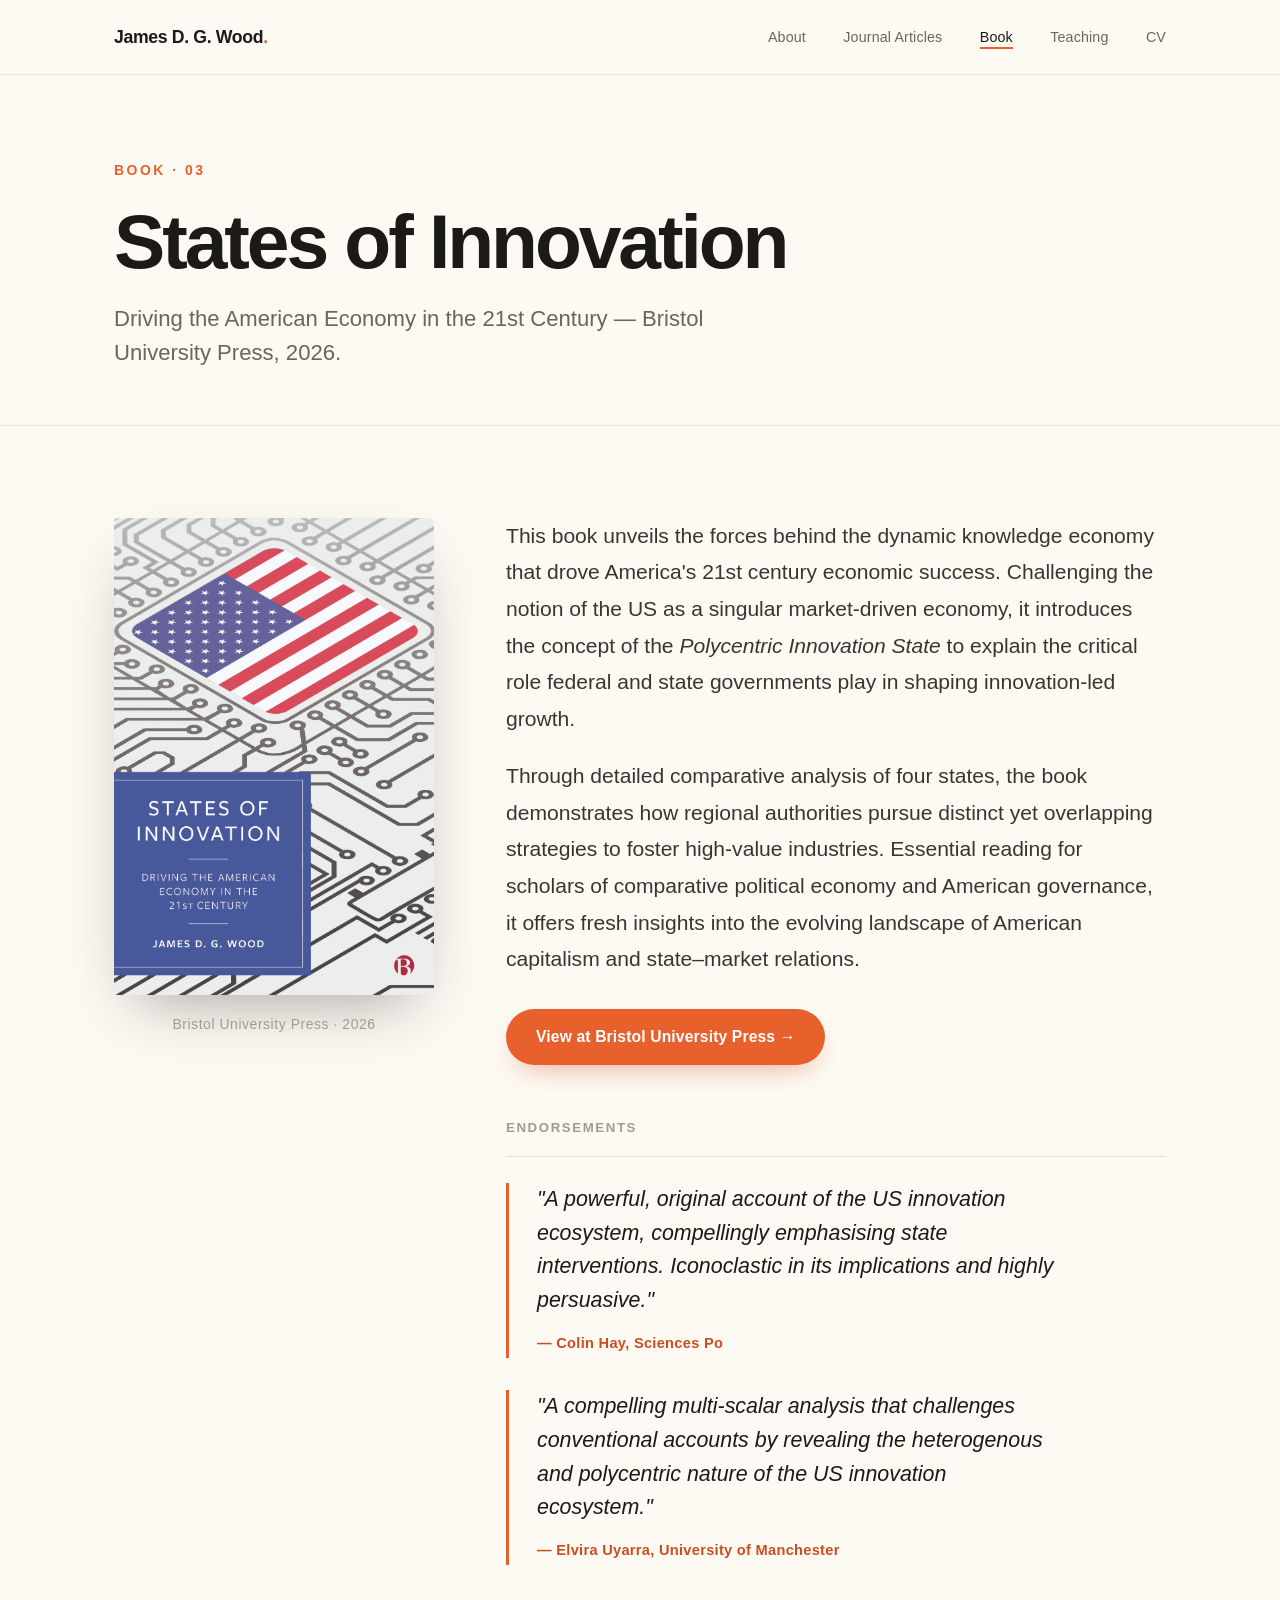
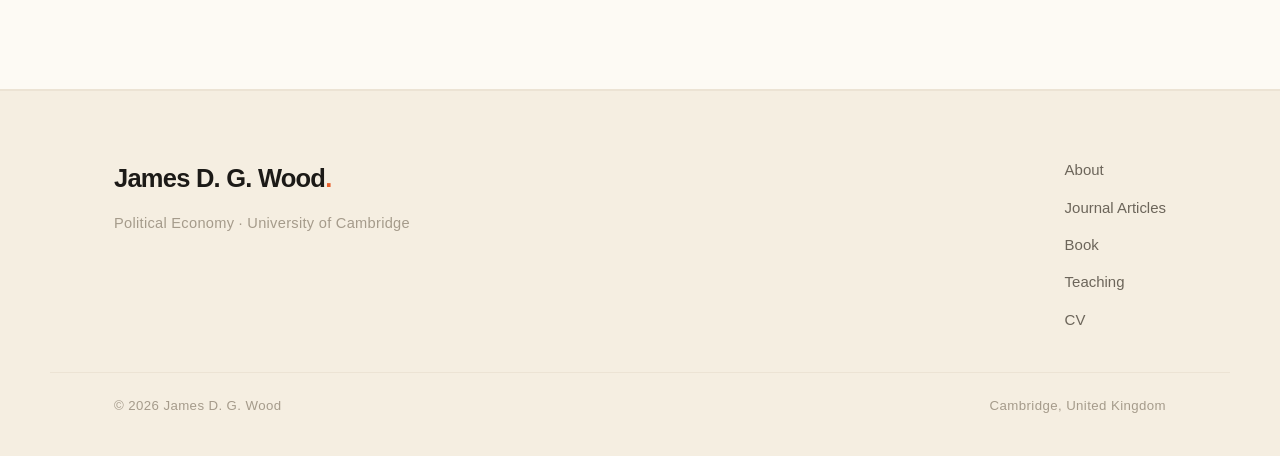
==== commit cc1d1c2b: "Wholesale change update" ====
--- a/book.html
+++ b/book.html
@@ -3,18 +3,16 @@
 <head>
   <meta charset="UTF-8">
   <meta name="viewport" content="width=device-width, initial-scale=1.0">
-  <meta name="description" content="States of Innovation – James D. G. Wood">
+  <meta name="description" content="States of Innovation: Driving the American Economy in the 21st Century – James D. G. Wood, Bristol University Press, 2026.">
   <title>Book – James D. G. Wood</title>
-  <link rel="preconnect" href="https://fonts.googleapis.com">
-  <link rel="preconnect" href="https://fonts.gstatic.com" crossorigin>
-  <link href="https://fonts.googleapis.com/css2?family=DM+Sans:wght@400;500;600&family=Source+Serif+4:ital,wght@0,400;0,600;1,400&display=swap" rel="stylesheet">
-  <link rel="stylesheet" href="style.css">
+  <link rel="stylesheet" href="style.css?v=3">
+  <script>document.documentElement.classList.add('has-js')</script>
 </head>
 <body>
 
-  <nav>
+  <nav class="nav">
     <div class="nav-inner">
-      <a href="index.html" class="site-name">James D. G. Wood</a>
+      <a href="index.html" class="nav-name">James D. G. Wood<span class="dot">.</span></a>
       <button class="menu-toggle" aria-label="Toggle menu" onclick="document.querySelector('.nav-links').classList.toggle('open')">
         <span></span><span></span><span></span>
       </button>
@@ -29,34 +27,67 @@
   </nav>
 
   <main>
-    <div class="page-header">
-      <h1>Book</h1>
-    </div>
+    <section class="page-head">
+      <div class="wrap">
+        <div class="kicker">Book · 03</div>
+        <h1 class="page-title">States of Innovation</h1>
+        <p class="page-desc">Driving the American Economy in the 21st Century — Bristol University Press, 2026.</p>
+      </div>
+    </section>
 
-    <div class="book-layout">
-      <div class="book-cover">
-        <img src="book-cover.jpg" alt="States of Innovation: Driving the American Economy in the 21st Century book cover">
+    <section class="band">
+      <div class="band-inner">
+        <div class="book-grid" data-reveal>
+          <div class="book-cover">
+            <img src="book-cover.jpg" alt="States of Innovation: Driving the American Economy in the 21st Century — book cover">
+            <p class="book-pub">Bristol University Press · 2026</p>
+          </div>
+          <div>
+            <div class="book-body">
+              <p>This book unveils the forces behind the dynamic knowledge economy that drove America's 21st century economic success. Challenging the notion of the US as a singular market-driven economy, it introduces the concept of the <em>Polycentric Innovation State</em> to explain the critical role federal and state governments play in shaping innovation-led growth.</p>
+
+              <p>Through detailed comparative analysis of four states, the book demonstrates how regional authorities pursue distinct yet overlapping strategies to foster high-value industries. Essential reading for scholars of comparative political economy and American governance, it offers fresh insights into the evolving landscape of American capitalism and state–market relations.</p>
+            </div>
+
+            <a class="book-cta" href="https://bristoluniversitypress.co.uk/" target="_blank" rel="noopener">View at Bristol University Press →</a>
+
+            <p class="endorse-label">Endorsements</p>
+
+            <blockquote class="endorse" data-reveal>
+              <p>"A powerful, original account of the US innovation ecosystem, compellingly emphasising state interventions. Iconoclastic in its implications and highly persuasive."</p>
+              <cite>— Colin Hay, Sciences Po</cite>
+            </blockquote>
+
+            <blockquote class="endorse" data-reveal>
+              <p>"A compelling multi-scalar analysis that challenges conventional accounts by revealing the heterogenous and polycentric nature of the US innovation ecosystem."</p>
+              <cite>— Elvira Uyarra, University of Manchester</cite>
+            </blockquote>
+          </div>
+        </div>
       </div>
-      <div class="book-text">
-        <p><strong><em>States of Innovation: Driving the American Economy in the 21st Century</em></strong><br>
-        Bristol University Press, 2026.</p>
-
-        <p>This book unveils the forces behind the dynamic knowledge economy that drove America's 21st century economic success. Challenging the notion of the US as a singular market-driven economy, the book introduces the concept of the 'Polycentric Innovation State' to explain the critical role federal and state governments play in shaping innovation-led growth. Through detailed comparative analysis of four states, the book demonstrates how regional authorities pursue distinct yet overlapping strategies to foster high-value industries. Essential reading for scholars of comparative political economy and American governance, this book offers fresh insights into the evolving landscape of American capitalism and state-market relations.</p>
-
-        <p><strong>Endorsements</strong></p>
-
-        <p><em>"A powerful, original account of the US innovation ecosystem, compellingly emphasising state interventions. Iconoclastic in its implications and highly persuasive."</em><br>
-        — Colin Hay, Sciences Po</p>
-
-        <p><em>"A compelling multi-scalar analysis that challenges conventional accounts by revealing the heterogenous and polycentric nature of the US innovation ecosystem."</em><br>
-        — Elvira Uyarra, University of Manchester</p>
-      </div>
-    </div>
+    </section>
   </main>
 
-  <footer>
-    &copy; 2026 James Wood
+  <footer class="site-footer">
+    <div class="footer-inner">
+      <div class="f-brand">
+        <div class="f-name">James D. G. Wood<span class="dot">.</span></div>
+        <p class="f-tag">Political Economy · University of Cambridge</p>
+      </div>
+      <nav class="f-nav">
+        <a href="index.html">About</a>
+        <a href="journal-articles.html">Journal Articles</a>
+        <a href="book.html">Book</a>
+        <a href="teaching.html">Teaching</a>
+        <a href="cv.html">CV</a>
+      </nav>
+    </div>
+    <div class="footer-base">
+      <span>&copy; 2026 James D. G. Wood</span>
+      <span>Cambridge, United Kingdom</span>
+    </div>
   </footer>
 
+  <script src="reveal.js" defer></script>
 </body>
 </html>
--- a/style.css
+++ b/style.css
@@ -1,425 +1,360 @@
-/* ===== Reset & Base ===== */
-*, *::before, *::after {
-  margin: 0;
-  padding: 0;
-  box-sizing: border-box;
-}
+/* =====================================================================
+   James D. G. Wood — Bright Editorial
+   Space Grotesk (bold display/UI) + Spectral (serif body)
+   Warm, airy, big type, smooth motion.
+   ===================================================================== */
+
+*, *::before, *::after { margin:0; padding:0; box-sizing:border-box; }
 
 :root {
-  --color-bg: #fafaf8;
-  --color-text: #2c2c2c;
-  --color-text-mid: #48484a;
-  --color-text-light: #5a5a5a;
-  --color-accent: #1a1a1a;
-  --color-border: #e0ddd8;
-  --color-border-light: #eceae5;
-  --color-link: #3d3d3d;
-  --color-link-hover: #000;
-  --font-body: 'Source Serif 4', 'Georgia', serif;
-  --font-nav: 'DM Sans', 'Helvetica Neue', sans-serif;
-  --max-width: 920px;
-  --nav-height: 60px;
-}
-
-html {
-  font-size: 17px;
-  scroll-behavior: smooth;
-}
-
+  --bg:          #fdfaf4;  /* bright warm white                 */
+  --bg-2:        #f5eee1;  /* soft warm panel                   */
+  --ink:         #1c1a17;  /* near-black warm                   */
+  --text:        #3a352f;  /* body                              */
+  --text-mid:    #6c655a;
+  --text-mute:   #a59b8b;
+  --accent:      #e8602c;  /* tangerine orange                  */
+  --accent-deep: #cb4d1e;  /* hover                             */
+  --accent-soft: #f7d8c5;
+  --line:        #ece3d4;  /* hairline                          */
+  --line-2:      #e1d6c3;
+
+  --sans: 'Helvetica Neue', Helvetica, Arial, sans-serif;
+  --serif:'Helvetica Neue', Helvetica, Arial, sans-serif;
+
+  --wrap: 1180px;
+  --pad: 64px;
+  --nav-h: 74px;
+  --ease: cubic-bezier(.2,.7,.2,1);
+}
+
+html { font-size:17px; scroll-behavior:smooth; -webkit-text-size-adjust:100%; }
 body {
-  font-family: var(--font-body);
-  color: var(--color-text);
-  background-color: var(--color-bg);
-  line-height: 1.7;
-  -webkit-font-smoothing: antialiased;
-}
-
-/* ===== Navigation ===== */
-nav {
-  position: sticky;
-  top: 0;
-  z-index: 100;
-  background-color: var(--color-bg);
-  border-bottom: 1px solid var(--color-border);
-}
-
-nav .nav-inner {
-  max-width: var(--max-width);
-  margin: 0 auto;
-  padding: 0 2rem;
-  height: var(--nav-height);
-  display: flex;
-  align-items: center;
-  justify-content: space-between;
-}
-
-nav .site-name {
-  font-family: var(--font-nav);
-  font-size: 1.05rem;
-  font-weight: 600;
-  color: var(--color-accent);
-  text-decoration: none;
-  letter-spacing: -0.01em;
-}
-
-nav .nav-links {
-  display: flex;
-  gap: 1.8rem;
-  list-style: none;
-}
-
-nav .nav-links a {
-  font-family: var(--font-nav);
-  font-size: 0.85rem;
-  font-weight: 400;
-  color: var(--color-text-light);
-  text-decoration: none;
-  letter-spacing: 0.02em;
-  transition: color 0.2s ease;
-}
-
-nav .nav-links a:hover,
-nav .nav-links a.active {
-  color: var(--color-accent);
-}
-
-/* Mobile menu toggle */
-.menu-toggle {
-  display: none;
-  background: none;
-  border: none;
-  cursor: pointer;
-  padding: 0.5rem;
-}
-
-.menu-toggle span {
-  display: block;
-  width: 20px;
-  height: 1.5px;
-  background: var(--color-accent);
-  margin: 5px 0;
-  transition: all 0.3s ease;
-}
-
-/* ===== Main Content ===== */
-main {
-  max-width: var(--max-width);
-  margin: 0 auto;
-  padding: 3.5rem 2rem 4rem;
-}
-
-/* ===== Home / About Layout ===== */
-.home-layout {
-  display: grid;
-  grid-template-columns: 260px 1fr;
-  gap: 3rem;
-  align-items: start;
-}
-
-.home-photo img {
-  width: 100%;
-  border-radius: 3px;
-}
-
-.home-links {
-  display: flex;
-  flex-direction: column;
-  gap: 0.5rem;
-  margin-top: 1rem;
-}
-
-.home-links a {
-  font-family: var(--font-nav);
-  font-size: 0.84rem;
-  font-weight: 400;
-  color: var(--color-text-light);
-  text-decoration: none;
-  display: flex;
-  align-items: center;
-  gap: 0.5rem;
-  transition: color 0.2s ease;
-}
-
-.home-links a:hover {
-  color: var(--color-accent);
-}
-
-.home-links a svg {
-  flex-shrink: 0;
-  opacity: 0.5;
-}
-
-.home-text h1 {
-  font-family: var(--font-body);
-  font-size: 1.75rem;
-  font-weight: 600;
-  color: var(--color-accent);
-  margin-bottom: 0.2rem;
-  letter-spacing: -0.02em;
-}
-
-.home-text .subtitle {
-  font-family: var(--font-nav);
-  font-size: 0.95rem;
-  color: var(--color-text-light);
-  margin-bottom: 0.4rem;
-  letter-spacing: 0.01em;
-}
-
-.home-text .research-interests {
-  font-family: var(--font-nav);
-  font-size: 0.95rem;
-  color: var(--color-text-light);
-  margin-bottom: 1.5rem;
-  letter-spacing: 0.01em;
-}
-
-.home-text p {
-  margin-bottom: 1rem;
-  color: var(--color-text);
-  text-align: justify;
-}
-
-.home-text p:last-child {
-  margin-bottom: 0;
-}
-
-.home-text a {
-  color: var(--color-link);
-  text-decoration: underline;
-  text-underline-offset: 3px;
-  text-decoration-thickness: 1px;
-  transition: color 0.2s ease;
-}
-
-.home-text a:hover {
-  color: var(--color-link-hover);
-}
-
-/* ===== Interior Pages ===== */
-.page-header {
-  margin-bottom: 2rem;
-}
-
-.page-header h1 {
-  font-family: var(--font-body);
-  font-size: 1.6rem;
-  font-weight: 600;
-  color: var(--color-accent);
-  letter-spacing: -0.02em;
-}
-
-/* Research / Publications */
-.section-group {
-  margin-bottom: 2.5rem;
-}
-
-.section-group h2 {
-  font-family: var(--font-nav);
-  font-size: 0.85rem;
-  font-weight: 600;
-  text-transform: uppercase;
-  letter-spacing: 0.08em;
-  color: var(--color-text-light);
-  margin-bottom: 1rem;
-  padding-bottom: 0.5rem;
-  border-bottom: 1px solid var(--color-border);
-}
-
-.pub-item {
-  margin-bottom: 1.4rem;
-  padding-bottom: 1.4rem;
-  border-bottom: 1px solid var(--color-border-light);
-}
-
-.pub-item:last-child {
-  border-bottom: none;
-  padding-bottom: 0;
-}
-
-.pub-item p {
-  line-height: 1.65;
-  text-align: justify;
-}
-
-.pub-item .pub-title {
-  font-weight: 600;
-  color: var(--color-accent);
-}
-
-.pub-item .pub-venue {
-  font-style: italic;
-  color: var(--color-text-light);
-}
-
-.pub-item .pub-links {
-  margin-top: 0.3rem;
-}
-
-.pub-item .pub-links a {
-  font-family: var(--font-nav);
-  font-size: 0.8rem;
-  color: var(--color-text-light);
-  text-decoration: none;
-  margin-right: 1rem;
-  transition: color 0.2s ease;
-}
-
-.pub-item .pub-links a:hover {
-  color: var(--color-accent);
-}
-
-/* Teaching */
-.teaching-item {
-  margin-bottom: 1.1rem;
-  padding-bottom: 1.1rem;
-  border-bottom: 1px solid var(--color-border-light);
-}
-
-.teaching-item:last-child {
-  border-bottom: none;
-  padding-bottom: 0;
-}
-
-.teaching-item .course-title {
-  font-weight: 600;
-}
-
-.teaching-item .course-detail {
-  font-size: 0.9rem;
-  color: var(--color-text-light);
-}
-
-/* Supervision text */
-.supervision-text {
-  color: var(--color-text);
-  text-align: justify;
-}
-
-/* Book page */
-.book-layout {
-  display: grid;
-  grid-template-columns: 220px 1fr;
-  gap: 2.5rem;
-  align-items: start;
-}
-
+  font-family:var(--serif);
+  color:var(--text);
+  background:var(--bg);
+  line-height:1.7;
+  -webkit-font-smoothing:antialiased;
+  text-rendering:optimizeLegibility;
+  overflow-x:hidden;
+}
+::selection { background:var(--accent); color:#fff; }
+
+.wrap { max-width:var(--wrap); margin:0 auto; padding:0 var(--pad); }
+
+/* ===================== Navigation ===================== */
+.nav {
+  position:sticky; top:0; z-index:200;
+  background:rgba(253,250,244,.82);
+  backdrop-filter:saturate(140%) blur(12px);
+  -webkit-backdrop-filter:saturate(140%) blur(12px);
+  border-bottom:1px solid var(--line);
+}
+.nav-inner {
+  max-width:var(--wrap); margin:0 auto; padding:0 var(--pad);
+  height:var(--nav-h);
+  display:flex; align-items:center; justify-content:space-between;
+}
+.nav-name {
+  font-family:var(--sans); font-size:1.04rem; font-weight:700;
+  color:var(--ink); text-decoration:none; letter-spacing:-.02em;
+  white-space:nowrap;
+}
+.nav-name .dot { color:var(--accent); }
+.nav-links { display:flex; gap:2.2rem; list-style:none; align-items:center; }
+.nav-links a {
+  font-family:var(--sans); font-size:.84rem; font-weight:500;
+  color:var(--text-mid); text-decoration:none; letter-spacing:.01em;
+  position:relative; padding:4px 0; transition:color .22s var(--ease);
+}
+.nav-links a::after {
+  content:""; position:absolute; left:0; right:100%; bottom:0;
+  height:2px; background:var(--accent); transition:right .28s var(--ease);
+}
+.nav-links a:hover { color:var(--ink); }
+.nav-links a:hover::after { right:0; }
+.nav-links a.active { color:var(--ink); }
+.nav-links a.active::after { right:0; }
+
+.menu-toggle { display:none; background:none; border:none; cursor:pointer; padding:.4rem; }
+.menu-toggle span { display:block; width:22px; height:2px; background:var(--ink); margin:5px 0; transition:.3s; }
+
+/* ===================== Hero (home) ===================== */
+.hero { background:var(--bg); }
+.hero-inner {
+  max-width:var(--wrap); margin:0 auto; padding:96px var(--pad) 40px;
+  display:grid; grid-template-columns:1fr 200px; gap:60px; align-items:center;
+}
+.kicker {
+  font-family:var(--sans); font-size:.82rem; font-weight:600;
+  letter-spacing:.18em; text-transform:uppercase; color:var(--accent);
+  margin-bottom:30px;
+}
+.hero-name {
+  font-family:var(--sans); font-weight:700; font-size:clamp(3.2rem,8.5vw,6.6rem);
+  line-height:.92; letter-spacing:-.045em; color:var(--ink); margin-bottom:30px;
+}
+.hero-name .dot { color:var(--accent); }
+.hero-role {
+  font-family:var(--serif); font-size:1.5rem; line-height:1.45;
+  color:var(--text-mid); max-width:24ch; font-weight:400;
+}
+.hero-portrait {
+  width:200px; height:248px; border-radius:6px; overflow:hidden;
+  background:linear-gradient(155deg,#f3a96f,var(--accent) 72%,#d8501e);
+  display:flex; align-items:center; justify-content:center; position:relative;
+  box-shadow:0 22px 50px -24px rgba(203,77,30,.55);
+  transition:transform .5s var(--ease);
+}
+.hero-portrait:hover { transform:translateY(-6px) rotate(-1.4deg); }
+.hero-portrait img { position:absolute; inset:0; width:100%; height:100%; object-fit:cover; object-position:50% 30%; }
+.hero-portrait .ph {
+  font-family:var(--sans); font-weight:700; font-size:2rem; color:rgba(255,255,255,.92);
+  letter-spacing:.04em; display:flex; flex-direction:column; align-items:center; gap:4px;
+}
+.hero-portrait .ph small { font-size:.6rem; letter-spacing:.16em; text-transform:uppercase; opacity:.85; }
+
+.hero-meta {
+  max-width:var(--wrap); margin:0 auto; padding:0 var(--pad) 70px;
+}
+.hero-meta-row {
+  display:flex; gap:36px; flex-wrap:wrap; align-items:center;
+  border-top:1px solid var(--line); padding-top:22px;
+}
+.hero-meta-row span {
+  font-family:var(--sans); font-size:.8rem; font-weight:500;
+  letter-spacing:.04em; color:var(--text-mid);
+  display:inline-flex; align-items:center; gap:10px;
+}
+.hero-meta-row span:not(.spacer)::before { content:""; width:6px; height:6px; border-radius:50%; background:var(--accent); }
+.hero-meta-row .spacer { flex:1; }
+.hero-meta-row .scroll { color:var(--accent); font-weight:600; }
+
+/* ===================== Bands / sections ===================== */
+.band { padding:92px 0; border-bottom:1px solid var(--line); }
+.band.alt { background:var(--bg-2); }
+.band-inner { max-width:var(--wrap); margin:0 auto; padding:0 var(--pad); }
+
+.two-col { display:grid; grid-template-columns:230px 1fr; gap:64px; align-items:start; }
+.col-label {
+  font-family:var(--sans); font-size:.84rem; font-weight:600;
+  letter-spacing:.1em; text-transform:uppercase; color:var(--ink);
+  display:flex; align-items:baseline; gap:14px; position:sticky; top:calc(var(--nav-h) + 30px);
+}
+.col-label .idx { color:var(--accent); font-size:.78rem; font-weight:700; }
+
+.prose { font-size:1.24rem; line-height:1.74; color:var(--text); max-width:60ch; }
+.prose p { margin-bottom:1.15rem; }
+.prose p:last-child { margin-bottom:0; }
+.prose em { font-style:italic; }
+.prose a {
+  color:var(--accent-deep); text-decoration:none; font-weight:500;
+  background:linear-gradient(var(--accent),var(--accent)) no-repeat left bottom / 0 2px;
+  padding-bottom:1px; transition:background-size .3s var(--ease), color .2s;
+}
+.prose a:hover { background-size:100% 2px; color:var(--accent); }
+
+.interests-label {
+  font-family:var(--sans); font-size:.76rem; font-weight:600; letter-spacing:.12em;
+  text-transform:uppercase; color:var(--text-mute); margin:38px 0 16px;
+}
+.interests { display:flex; flex-wrap:wrap; gap:11px; list-style:none; }
+.interests li {
+  font-family:var(--sans); font-size:.86rem; font-weight:500; color:#4a463f;
+  border:1px solid var(--line-2); padding:9px 18px; border-radius:100px;
+  background:#fff; transition:transform .22s var(--ease), border-color .22s, color .22s, background .22s;
+}
+.interests li:hover { border-color:var(--accent); color:var(--accent); transform:translateY(-3px); background:#fff; }
+
+/* ===================== Interior page header ===================== */
+.page-head { padding:84px 0 56px; border-bottom:1px solid var(--line); }
+.page-head .kicker { margin-bottom:22px; }
+.page-title {
+  font-family:var(--sans); font-weight:700; font-size:clamp(2.6rem,6vw,4.6rem);
+  line-height:.96; letter-spacing:-.04em; color:var(--ink);
+}
+.page-desc {
+  font-family:var(--serif); font-size:1.3rem; color:var(--text-mid);
+  margin-top:24px; max-width:52ch; line-height:1.5;
+}
+
+/* ===================== Publications ===================== */
+.pub-list { max-width:var(--wrap); }
+.group-label {
+  font-family:var(--sans); font-size:.78rem; font-weight:600; letter-spacing:.12em;
+  text-transform:uppercase; color:var(--text-mute);
+  margin:52px 0 6px; padding-bottom:16px; border-bottom:1px solid var(--line);
+}
+.pub {
+  display:grid; grid-template-columns:92px 1fr; gap:30px;
+  padding:30px 20px; margin:0 -20px;
+  border-bottom:1px solid var(--line);
+  text-decoration:none; color:inherit; position:relative;
+  border-radius:8px;
+  transition:background .28s var(--ease), transform .28s var(--ease);
+}
+.pub:hover { background:#fff; transform:translateX(8px); box-shadow:0 18px 44px -28px rgba(28,26,23,.32); }
+.pub-year {
+  font-family:var(--sans); font-size:.96rem; font-weight:700;
+  color:var(--text-mute); letter-spacing:.01em; padding-top:.3rem;
+  transition:color .28s var(--ease);
+}
+.pub:hover .pub-year { color:var(--accent); }
+.pub-title {
+  font-family:var(--serif); font-size:1.34rem; font-weight:500; line-height:1.32;
+  color:var(--ink); letter-spacing:-.005em; margin-bottom:8px; text-wrap:pretty;
+}
+.pub-meta { font-family:var(--sans); font-size:.88rem; color:var(--text-mid); line-height:1.5; }
+.pub-meta .venue { font-style:normal; color:var(--accent-deep); font-weight:600; }
+.pub-meta .authors { color:var(--text-mute); }
+
+/* ===================== Teaching ===================== */
+.course {
+  display:grid; grid-template-columns:1fr auto; gap:30px; align-items:baseline;
+  padding:22px 20px; margin:0 -20px; border-bottom:1px solid var(--line);
+  border-radius:8px;
+  transition:background .28s var(--ease), transform .28s var(--ease);
+}
+.course:hover { background:#fff; transform:translateX(8px); }
+.course-title { font-family:var(--serif); font-size:1.2rem; font-weight:500; color:var(--ink); line-height:1.4; }
+.course-meta { font-family:var(--sans); font-size:.84rem; color:var(--text-mute); white-space:nowrap; text-align:right; }
+.supervision { font-size:1.24rem; line-height:1.72; color:var(--text); max-width:60ch; }
+
+/* ===================== Book ===================== */
+.book-grid { display:grid; grid-template-columns:320px 1fr; gap:72px; align-items:start; }
+.book-cover { position:sticky; top:calc(var(--nav-h) + 34px); }
 .book-cover img {
-  width: 100%;
-  border-radius: 2px;
-  box-shadow: 0 2px 12px rgba(0,0,0,0.1);
-}
-
-.book-text p {
-  margin-bottom: 1rem;
-  text-align: justify;
-}
-
-.book-text a {
-  color: var(--color-link);
-  text-decoration: underline;
-  text-underline-offset: 3px;
-  text-decoration-thickness: 1px;
-  transition: color 0.2s ease;
-}
-
-.book-text a:hover {
-  color: var(--color-link-hover);
-}
-
-/* CV page */
+  width:100%; border-radius:4px; display:block;
+  box-shadow:0 26px 60px -24px rgba(28,26,23,.42);
+  transition:transform .5s var(--ease), box-shadow .5s var(--ease);
+}
+.book-cover img:hover { transform:translateY(-8px) rotate(-1deg); box-shadow:0 36px 74px -26px rgba(203,77,30,.46); }
+.book-pub {
+  font-family:var(--sans); font-size:.82rem; font-weight:500; letter-spacing:.04em;
+  color:var(--text-mute); margin-top:18px; text-align:center;
+}
+.book-sub { font-family:var(--serif); font-style:italic; font-size:1.4rem; color:var(--text-mid); margin-bottom:30px; }
+.book-body { font-size:1.24rem; line-height:1.74; color:var(--text); max-width:58ch; }
+.book-body p { margin-bottom:1.2rem; }
+.book-cta {
+  display:inline-flex; align-items:center; gap:10px; margin-top:10px;
+  font-family:var(--sans); font-size:.92rem; font-weight:600; letter-spacing:.01em;
+  color:#fff; background:var(--accent); text-decoration:none;
+  padding:15px 30px; border-radius:100px;
+  transition:background .22s var(--ease), transform .22s var(--ease), box-shadow .22s var(--ease);
+  box-shadow:0 12px 28px -12px rgba(203,77,30,.5);
+}
+.book-cta:hover { background:var(--accent-deep); transform:translateY(-3px); box-shadow:0 18px 36px -12px rgba(203,77,30,.6); }
+
+.endorse-label {
+  font-family:var(--sans); font-size:.78rem; font-weight:600; letter-spacing:.12em;
+  text-transform:uppercase; color:var(--text-mute);
+  margin:52px 0 26px; padding-bottom:16px; border-bottom:1px solid var(--line);
+}
+.endorse { padding-left:28px; border-left:3px solid var(--accent); margin-bottom:32px; max-width:58ch; }
+.endorse p { font-family:var(--serif); font-style:italic; font-size:1.26rem; line-height:1.58; color:var(--ink); margin-bottom:11px; }
+.endorse cite { font-family:var(--sans); font-style:normal; font-size:.86rem; font-weight:600; color:var(--accent-deep); letter-spacing:.02em; }
+
+/* ===================== CV ===================== */
+.cv-card {
+  background:var(--bg-2); border:1px solid var(--line-2); border-radius:14px;
+  padding:56px 60px; display:flex; justify-content:space-between; align-items:center;
+  gap:44px; flex-wrap:wrap; max-width:var(--wrap);
+}
+.cv-card h2 { font-family:var(--sans); font-weight:700; font-size:2rem; letter-spacing:-.03em; color:var(--ink); margin-bottom:10px; }
+.cv-card p { font-family:var(--serif); color:var(--text-mid); font-size:1.16rem; max-width:42ch; }
 .cv-download {
-  display: inline-block;
-  margin-top: 1.5rem;
-  padding: 0.6rem 1.4rem;
-  font-family: var(--font-nav);
-  font-size: 0.9rem;
-  color: var(--color-accent);
-  background: transparent;
-  border: 1px solid var(--color-accent);
-  text-decoration: none;
-  letter-spacing: 0.02em;
-  transition: background-color 0.2s ease, color 0.2s ease;
-}
-
-.cv-download:hover {
-  background-color: var(--color-accent);
-  color: var(--color-bg);
-}
-
-/* ===== Footer ===== */
-footer {
-  max-width: var(--max-width);
-  margin: 0 auto;
-  padding: 1.5rem 2rem;
-  border-top: 1px solid var(--color-border);
-  font-family: var(--font-nav);
-  font-size: 0.78rem;
-  color: var(--color-text-light);
-}
-
-/* ===== Responsive ===== */
-@media (max-width: 700px) {
-  html {
-    font-size: 16px;
+  display:inline-flex; align-items:center; gap:10px; flex-shrink:0;
+  font-family:var(--sans); font-size:.94rem; font-weight:600; letter-spacing:.01em;
+  color:#fff; background:var(--accent); text-decoration:none;
+  padding:16px 32px; border-radius:100px;
+  transition:transform .22s var(--ease), background .22s var(--ease), box-shadow .22s var(--ease);
+  box-shadow:0 12px 28px -12px rgba(203,77,30,.5);
+}
+.cv-download:hover { background:var(--accent-deep); transform:translateY(-3px); box-shadow:0 18px 36px -12px rgba(203,77,30,.6); }
+
+/* ===================== Footer ===================== */
+.site-footer { background:var(--bg-2); border-top:1px solid var(--line); }
+.footer-inner {
+  max-width:var(--wrap); margin:0 auto; padding:66px var(--pad) 40px;
+  display:flex; justify-content:space-between; gap:44px; flex-wrap:wrap;
+}
+.f-name { font-family:var(--sans); font-size:1.5rem; font-weight:700; letter-spacing:-.03em; color:var(--ink); margin-bottom:10px; }
+.f-name .dot { color:var(--accent); }
+.f-tag { font-family:var(--sans); font-size:.86rem; color:var(--text-mute); letter-spacing:.02em; }
+.f-nav { display:flex; flex-direction:column; gap:12px; }
+.f-nav a {
+  font-family:var(--sans); font-size:.88rem; color:var(--text-mid);
+  text-decoration:none; transition:color .2s var(--ease), transform .2s var(--ease);
+  width:max-content;
+}
+.f-nav a:hover { color:var(--accent); transform:translateX(4px); }
+.footer-base {
+  max-width:var(--wrap); margin:0 auto; padding:22px var(--pad) 38px;
+  border-top:1px solid var(--line);
+  display:flex; justify-content:space-between; gap:20px; flex-wrap:wrap;
+  font-family:var(--sans); font-size:.78rem; color:var(--text-mute); letter-spacing:.03em;
+}
+
+/* ===================== Motion ===================== */
+@keyframes rise { from { opacity:0; transform:translateY(22px); } to { opacity:1; transform:none; } }
+
+.has-js .hero-main .kicker { animation:rise .8s var(--ease) .05s both; }
+.has-js .hero-main .hero-name { animation:rise .8s var(--ease) .16s both; }
+.has-js .hero-main .hero-role { animation:rise .8s var(--ease) .28s both; }
+.has-js .hero-portrait { animation:rise .9s var(--ease) .34s both; }
+.has-js .hero-meta-row { animation:rise .8s var(--ease) .44s both; }
+.has-js .page-head .kicker { animation:rise .7s var(--ease) .05s both; }
+.has-js .page-head .page-title { animation:rise .8s var(--ease) .14s both; }
+.has-js .page-head .page-desc { animation:rise .8s var(--ease) .24s both; }
+
+/* scroll reveal */
+.has-js [data-reveal] { opacity:0; transform:translateY(26px); transition:opacity .75s var(--ease), transform .75s var(--ease); }
+[data-reveal].in { opacity:1; transform:none; }
+.has-js [data-reveal] .pub,
+.has-js [data-reveal] .course,
+.has-js [data-reveal] .endorse,
+.has-js [data-reveal] .group-label { opacity:0; transform:translateY(18px); transition:opacity .6s var(--ease), transform .6s var(--ease); }
+[data-reveal].in .pub,
+[data-reveal].in .course,
+[data-reveal].in .endorse,
+[data-reveal].in .group-label { opacity:1; transform:none; }
+[data-reveal].in .pub:nth-child(2) { transition-delay:.05s; }
+[data-reveal].in .pub:nth-child(3) { transition-delay:.10s; }
+[data-reveal].in .pub:nth-child(4) { transition-delay:.15s; }
+[data-reveal].in .pub:nth-child(5) { transition-delay:.20s; }
+[data-reveal].in .pub:nth-child(6) { transition-delay:.24s; }
+
+@media (prefers-reduced-motion: reduce) {
+  * { animation:none !important; transition:none !important; }
+  .has-js [data-reveal], .has-js [data-reveal] * { opacity:1 !important; transform:none !important; }
+}
+
+/* ===================== Responsive ===================== */
+@media (max-width:860px) {
+  :root { --pad:34px; }
+  .two-col { grid-template-columns:1fr; gap:28px; }
+  .col-label { position:static; }
+  .book-grid { grid-template-columns:1fr; gap:36px; }
+  .book-cover { position:static; max-width:260px; }
+}
+@media (max-width:680px) {
+  html { font-size:16px; }
+  .menu-toggle { display:block; }
+  .nav-links {
+    display:none; position:absolute; top:var(--nav-h); left:0; right:0;
+    flex-direction:column; gap:1.2rem; background:var(--bg);
+    border-bottom:1px solid var(--line); padding:1.5rem var(--pad);
   }
-
-  .menu-toggle {
-    display: block;
-  }
-
-  nav .nav-links {
-    display: none;
-    position: absolute;
-    top: var(--nav-height);
-    left: 0;
-    right: 0;
-    background: var(--color-bg);
-    border-bottom: 1px solid var(--color-border);
-    flex-direction: column;
-    padding: 1rem 2rem;
-    gap: 0.8rem;
-  }
-
-  nav .nav-links.open {
-    display: flex;
-  }
-
-  .home-layout {
-    grid-template-columns: 1fr;
-    gap: 1.5rem;
-  }
-
-  .home-photo {
-    max-width: 220px;
-  }
-
-  .home-text p {
-    text-align: left;
-  }
-
-  .pub-item p {
-    text-align: left;
-  }
-
-  .book-text p {
-    text-align: left;
-  }
-
-  .supervision-text {
-    text-align: left;
-  }
-
-  .book-layout {
-    grid-template-columns: 1fr;
-    gap: 1.5rem;
-  }
-
-  .book-cover {
-    max-width: 180px;
-  }
-
-  main {
-    padding: 2rem 1.2rem 3rem;
-  }
-}
+  .nav-links.open { display:flex; }
+  .hero-inner { grid-template-columns:1fr; gap:36px; padding-top:62px; }
+  .hero-portrait { width:152px; height:188px; order:-1; }
+  .hero-role { font-size:1.3rem; }
+  .pub { grid-template-columns:1fr; gap:8px; }
+  .pub:hover, .course:hover { transform:none; }
+  .pub-year { padding-top:0; }
+  .course { grid-template-columns:1fr; gap:5px; }
+  .course-meta { text-align:left; }
+  .footer-inner { flex-direction:column; gap:30px; }
+  .cv-card { padding:38px 32px; }
+}
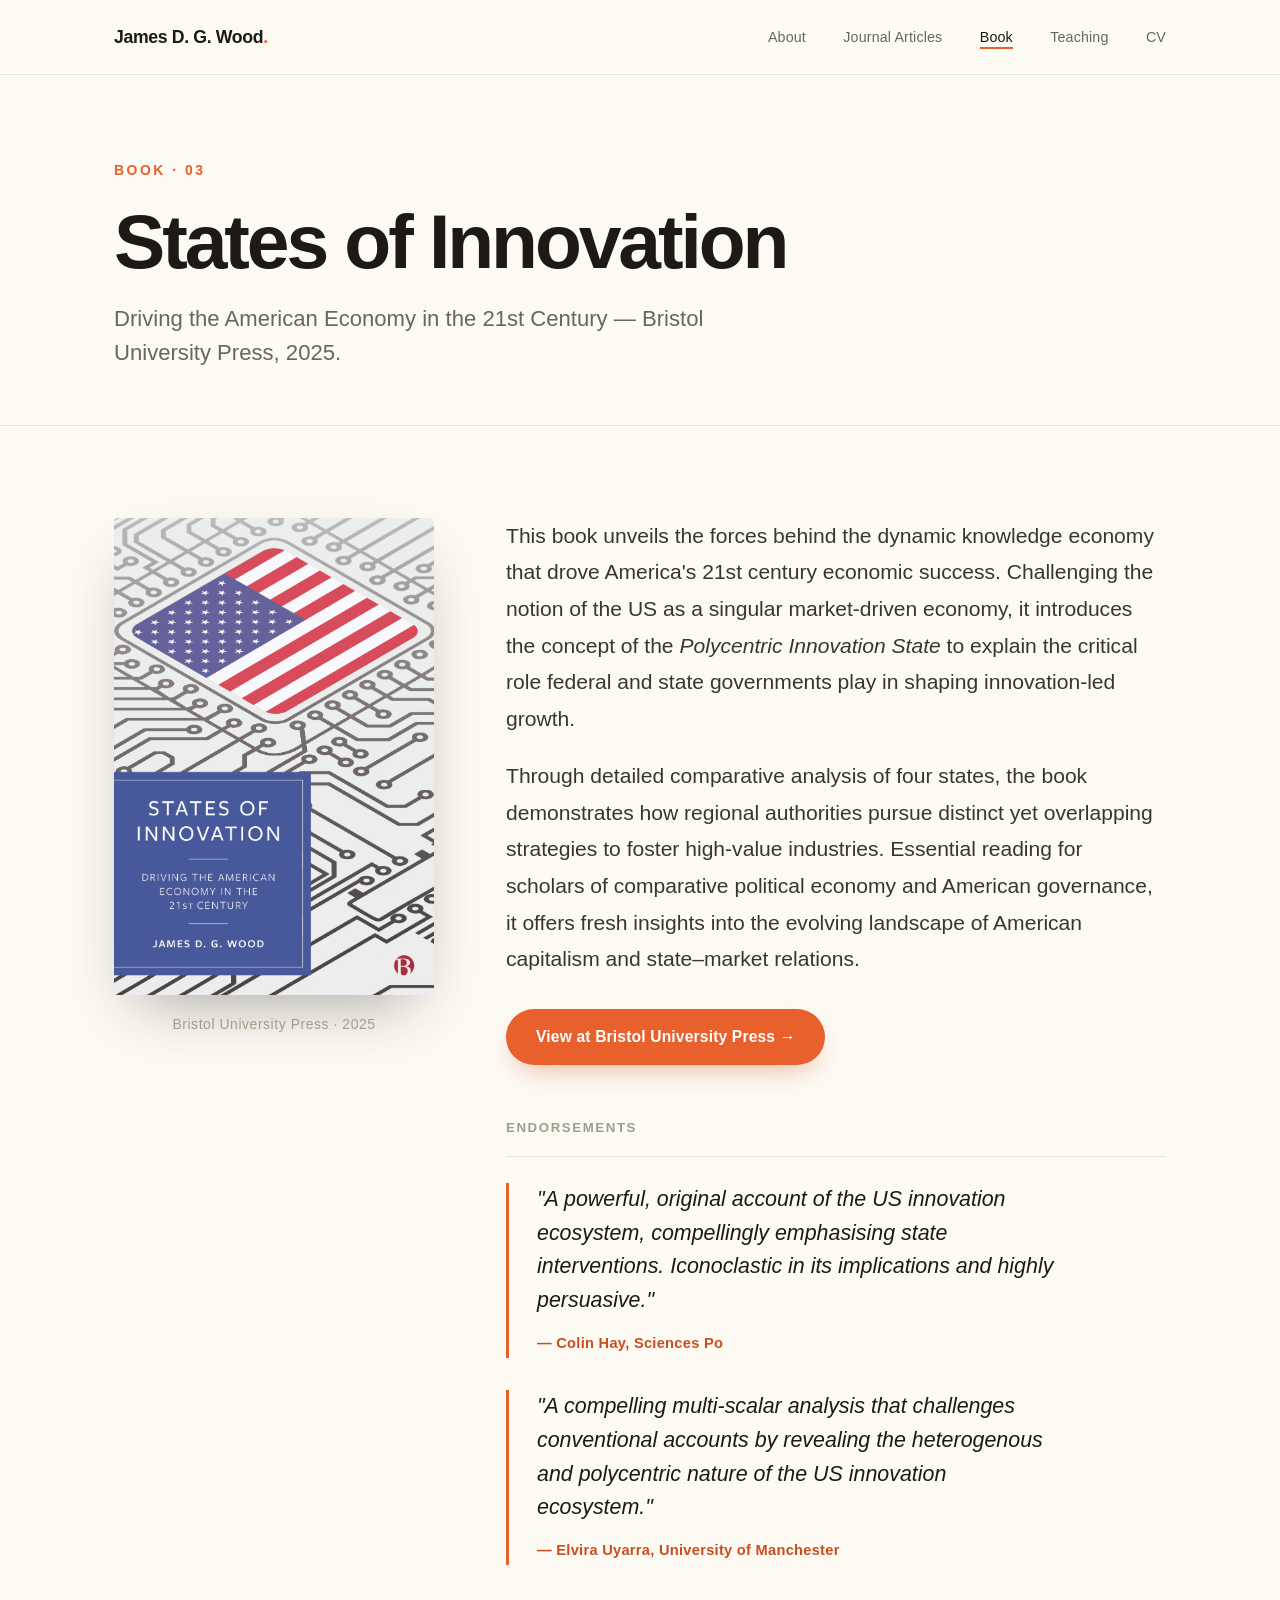
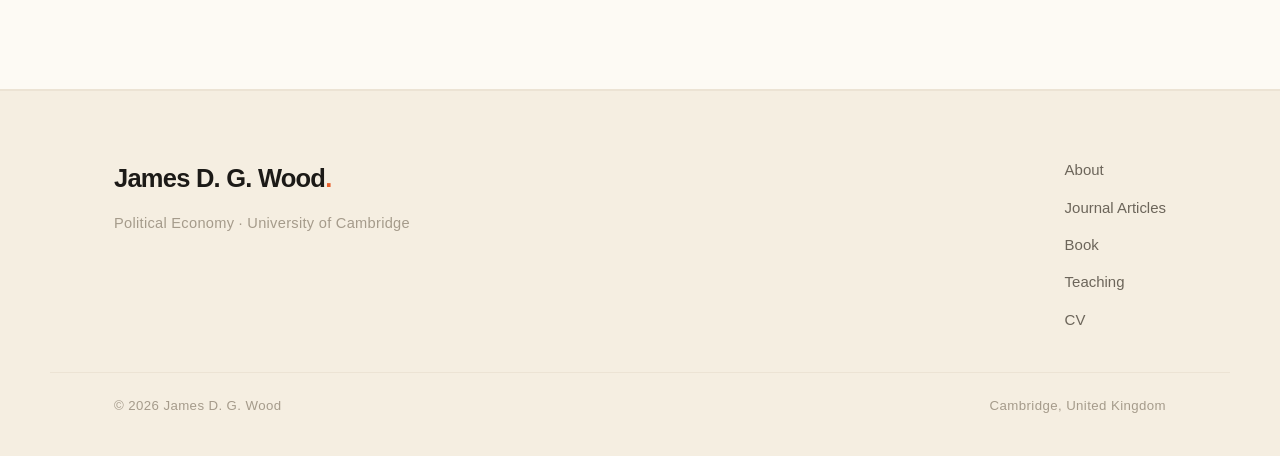
==== commit 2f99e3dc: "Book update" ====
--- a/book.html
+++ b/book.html
@@ -3,7 +3,7 @@
 <head>
   <meta charset="UTF-8">
   <meta name="viewport" content="width=device-width, initial-scale=1.0">
-  <meta name="description" content="States of Innovation: Driving the American Economy in the 21st Century – James D. G. Wood, Bristol University Press, 2026.">
+  <meta name="description" content="States of Innovation: Driving the American Economy in the 21st Century – James D. G. Wood, Bristol University Press, 2025.">
   <title>Book – James D. G. Wood</title>
   <link rel="stylesheet" href="style.css?v=3">
   <script>document.documentElement.classList.add('has-js')</script>
@@ -31,7 +31,7 @@
       <div class="wrap">
         <div class="kicker">Book · 03</div>
         <h1 class="page-title">States of Innovation</h1>
-        <p class="page-desc">Driving the American Economy in the 21st Century — Bristol University Press, 2026.</p>
+        <p class="page-desc">Driving the American Economy in the 21st Century — Bristol University Press, 2025.</p>
       </div>
     </section>
 
@@ -40,7 +40,7 @@
         <div class="book-grid" data-reveal>
           <div class="book-cover">
             <img src="book-cover.jpg" alt="States of Innovation: Driving the American Economy in the 21st Century — book cover">
-            <p class="book-pub">Bristol University Press · 2026</p>
+            <p class="book-pub">Bristol University Press · 2025</p>
           </div>
           <div>
             <div class="book-body">
